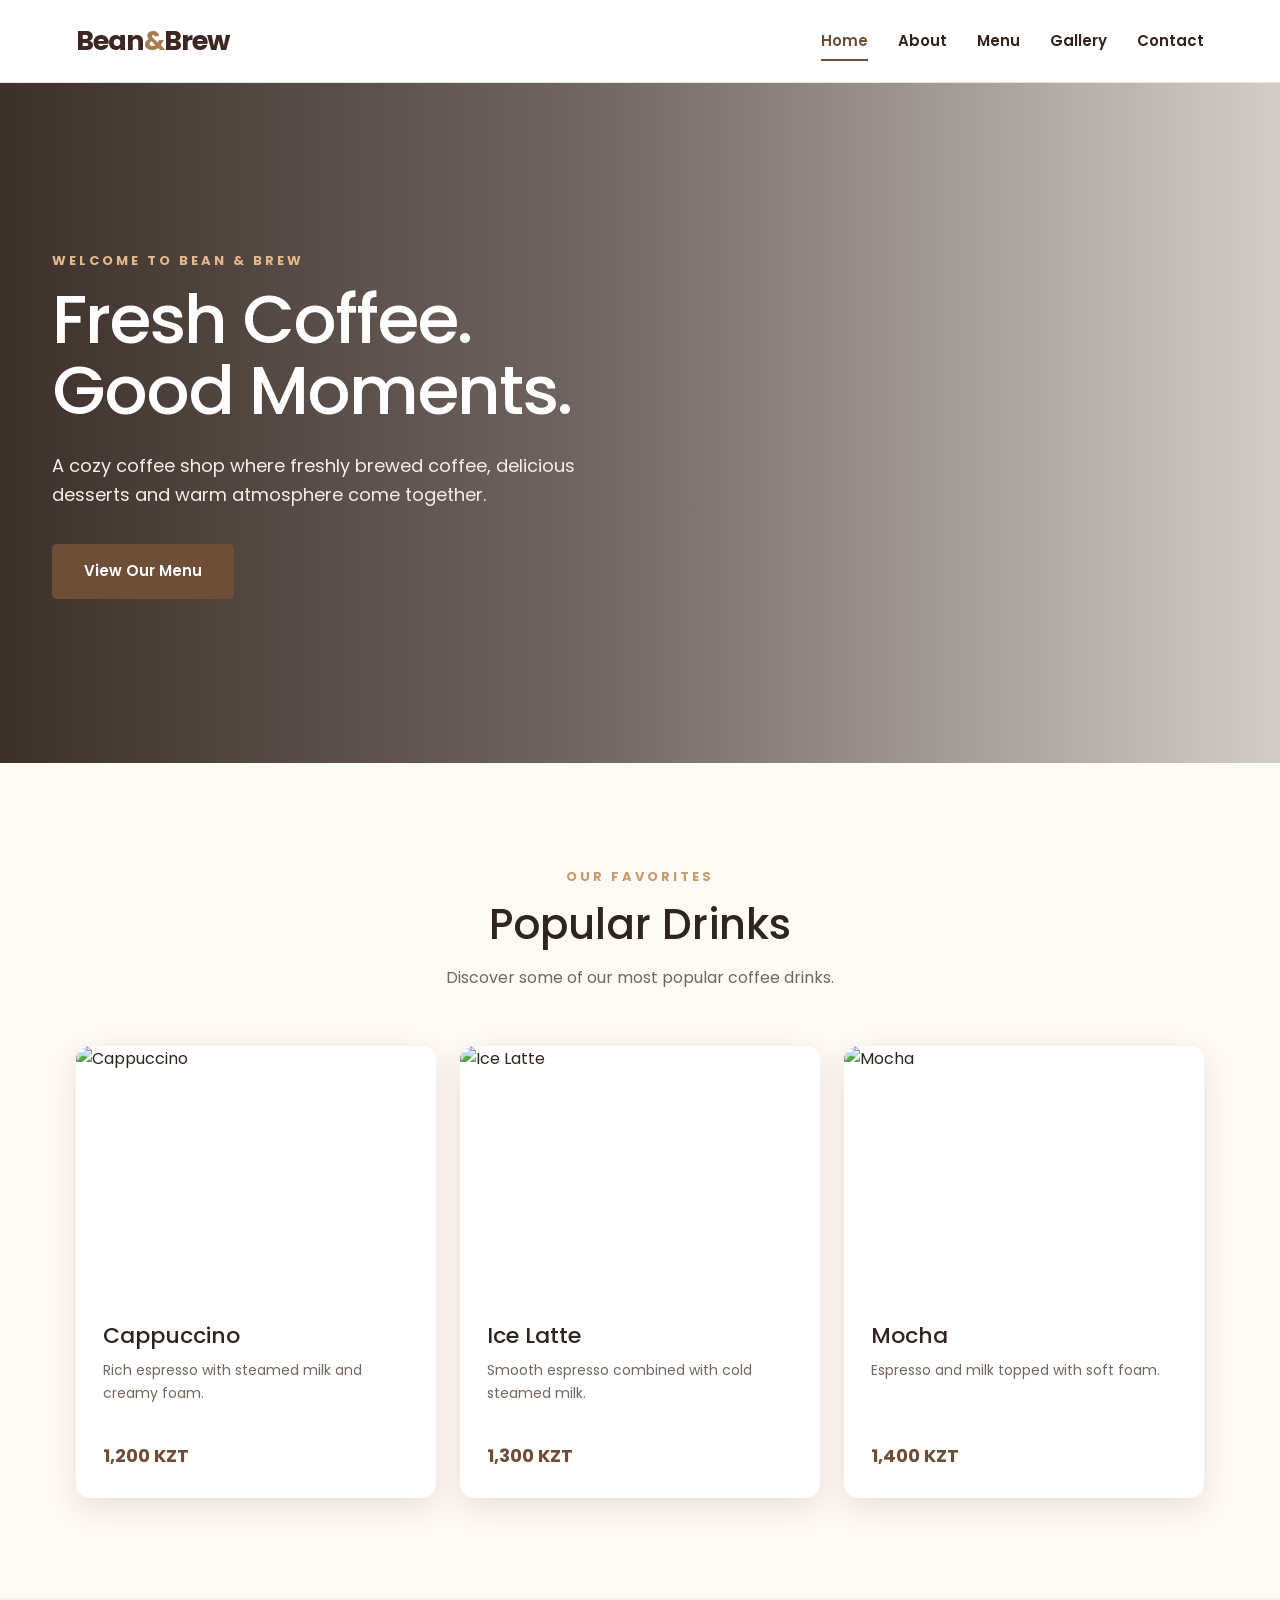
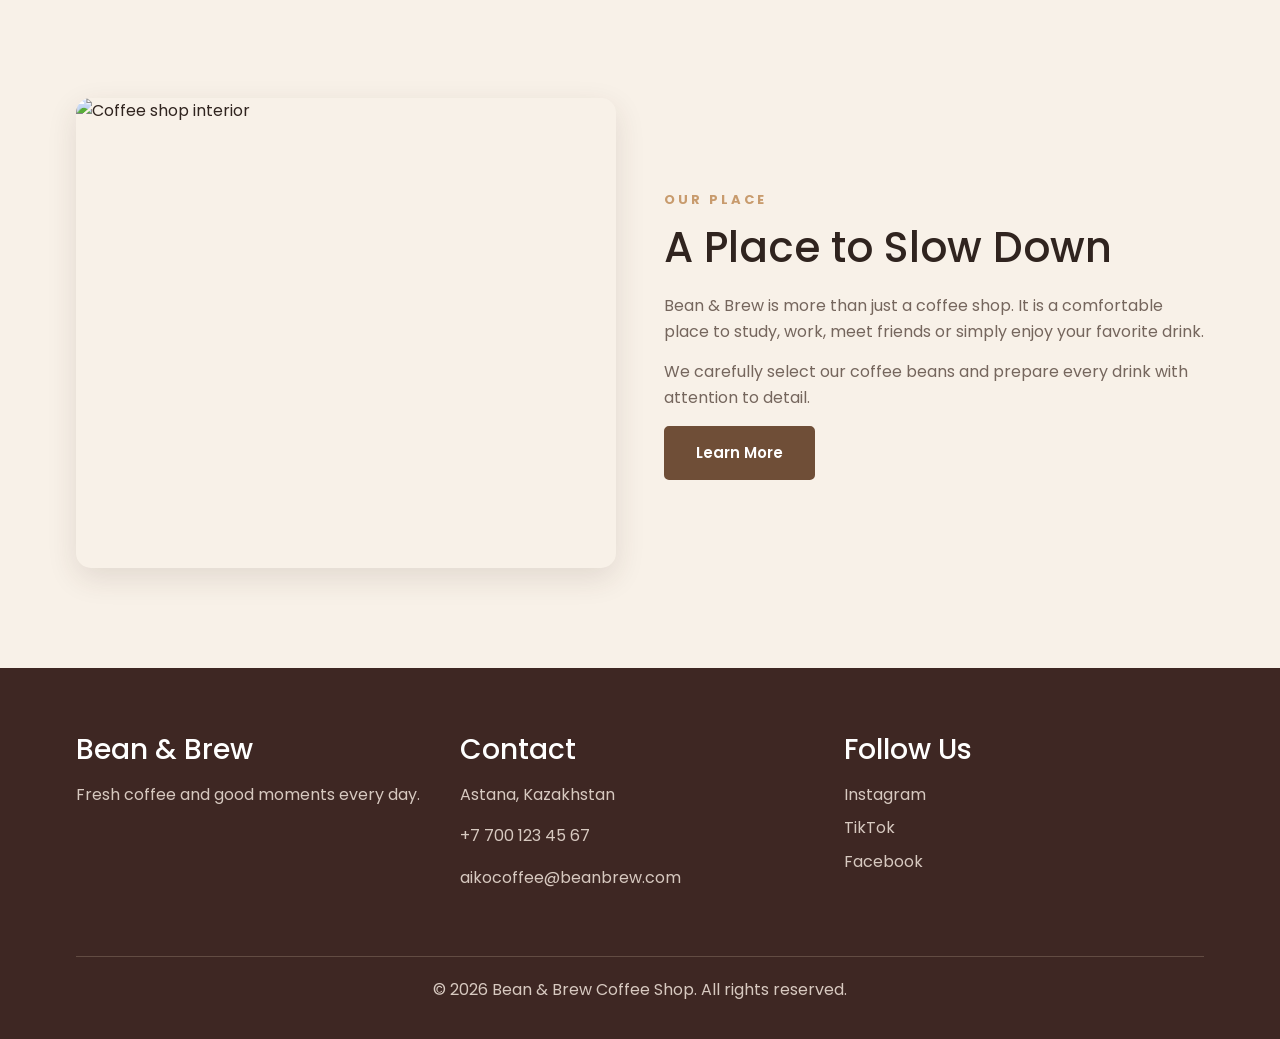
==== index.html @ 510b360f "Add files via upload" ====
<!DOCTYPE html>
<html lang="en">
<head>
    <meta charset="UTF-8">
    <meta name="viewport" content="width=device-width, initial-scale=1.0">

    <title>Bean & Brew - Coffee Shop</title>

    <link rel="preconnect" href="https://fonts.googleapis.com">
    <link rel="preconnect" href="https://fonts.gstatic.com" crossorigin>
    <link href="https://fonts.googleapis.com/css2?family=Poppins:wght@400;500;600;700&display=swap" rel="stylesheet">

    <link href="https://cdn.jsdelivr.net/npm/bootstrap@5.3.3/dist/css/bootstrap.min.css" rel="stylesheet">

    <link rel="stylesheet" href="style.css">
</head>

<body>

<header class="site-header">
    <div class="container header-container">

        <a href="index.html" class="logo">
            Bean<span>&</span>Brew
        </a>

        <nav class="main-nav">
            <a href="index.html" class="active">Home</a>
            <a href="about.html">About</a>
            <a href="menu.html">Menu</a>
            <a href="gallery.html">Gallery</a>
            <a href="contact.html">Contact</a>
        </nav>

    </div>
</header>


<main>

    <section class="hero-section">
        <div class="container hero-content">

            <div class="hero-text">
                <span class="small-title">WELCOME TO BEAN & BREW</span>

                <h1>Fresh Coffee.<br>Good Moments.</h1>

                <p>
                    A cozy coffee shop where freshly brewed coffee,
                    delicious desserts and warm atmosphere come together.
                </p>

                <a href="menu.html" class="btn coffee-btn">
                    View Our Menu
                </a>
            </div>

        </div>
    </section>


    <section class="section">
        <div class="container">

            <div class="section-heading text-center">
                <span class="small-title">OUR FAVORITES</span>
                <h2>Popular Drinks</h2>
                <p>
                    Discover some of our most popular coffee drinks.
                </p>
            </div>

            <div class="row g-4">

                <div class="col-12 col-md-6 col-lg-4">
                    <div class="coffee-card">
                        <img
                            src="images/cappuccino.jpg"
                            alt="Cappuccino"
                            loading="lazy"
                        >

                        <div class="card-content">
                            <h3>Cappuccino</h3>

                            <p>
                                Rich espresso with steamed milk
                                and creamy foam.
                            </p>

                            <span class="price">1,200 KZT</span>
                        </div>
                    </div>
                </div>


                <div class="col-12 col-md-6 col-lg-4">
                    <div class="coffee-card">
                        <img
                            src="images/ice-latte.jpg"
                            alt="Ice Latte"
                            loading="lazy"
                        >

                        <div class="card-content">
                            <h3>Ice Latte</h3>

                            <p>
                                Smooth espresso combined with
                                cold steamed milk.
                            </p>

                            <span class="price">1,300 KZT</span>
                        </div>
                    </div>
                </div>


                <div class="col-12 col-md-6 col-lg-4">
                    <div class="coffee-card">
                        <img
                            src="images/mocha.jpg"
                            alt="Mocha"
                            loading="lazy"
                        >

                        <div class="card-content">
                            <h3>Mocha</h3>

                            <p>
                                Espresso and milk
                                topped with soft foam.
                            </p>

                            <span class="price">1,400 KZT</span>
                        </div>
                    </div>
                </div>

            </div>

        </div>
    </section>


    <section class="welcome-section">
        <div class="container">

            <div class="row align-items-center g-5">

                <div class="col-12 col-md-6">
                    <img
                        src="images/interior.jpg"
                        alt="Coffee shop interior"
                        class="large-image"
                        loading="lazy"
                    >
                </div>

                <div class="col-12 col-md-6">

                    <span class="small-title">OUR PLACE</span>

                    <h2>A Place to Slow Down</h2>

                    <p>
                        Bean & Brew is more than just a coffee shop.
                        It is a comfortable place to study, work,
                        meet friends or simply enjoy your favorite drink.
                    </p>

                    <p>
                        We carefully select our coffee beans and
                        prepare every drink with attention to detail.
                    </p>

                    <a href="about.html" class="btn coffee-btn">
                        Learn More
                    </a>

                </div>

            </div>

        </div>
    </section>

</main>


<footer class="site-footer">
    <div class="container">

        <div class="row g-4">

            <div class="col-12 col-md-4">
                <h3>Bean & Brew</h3>
                <p>
                    Fresh coffee and good moments every day.
                </p>
            </div>

            <div class="col-12 col-md-4">
                <h3>Contact</h3>
                <p>Astana, Kazakhstan</p>
                <p>+7 700 123 45 67</p>
                <p>aikocoffee@beanbrew.com</p>
            </div>

            <div class="col-12 col-md-4">
                <h3>Follow Us</h3>
                <div class="social-links">
                    <a href="#">Instagram</a>
                    <a href="#">TikTok</a>
                    <a href="#">Facebook</a>
                </div>
            </div>

        </div>

        <div class="footer-bottom">
            <p>&copy; 2026 Bean & Brew Coffee Shop. All rights reserved.</p>
        </div>

    </div>
</footer>

</body>
</html>
---- style.css ----
:root {
    --coffee: #6f4e37;
    --coffee-dark: #3e2723;
    --coffee-light: #a67c52;
    --cream: #f8f1e8;
    --cream-dark: #eadccf;
    --white: #ffffff;
    --text: #30241f;
    --text-light: #75665d;
    --gold: #c89b6d;

    --shadow: 0 10px 30px rgba(62, 39, 35, 0.12);
    --shadow-hover: 0 18px 40px rgba(62, 39, 35, 0.20);
}

* {
    margin: 0;
    padding: 0;
    box-sizing: border-box;
}

html {
    scroll-behavior: smooth;
}

body {
    font-family: "Poppins", Arial, sans-serif;
    background-color: #fffaf5;
    color: var(--text);
    line-height: 1.6;
}

img {
    max-width: 100%;
    display: block;
}

a {
    text-decoration: none;
    color: inherit;
}

button,
input,
textarea {
    font-family: inherit;
}

.container {
    width: 90%;
    max-width: 1200px;
    margin: 0 auto;
}

.site-header {
    position: sticky;
    top: 0;
    z-index: 1000;

    background: rgba(255, 255, 255, 0.96);
    backdrop-filter: blur(10px);

    border-bottom: 1px solid #eee1d5;
}

.header-container {
    min-height: 82px;

    display: flex;
    justify-content: space-between;
    align-items: center;
}

.logo {
    font-size: 27px;
    font-weight: 700;
    color: var(--coffee-dark);
    letter-spacing: -1px;
}

.logo span {
    color: var(--coffee-light);
}

.main-nav {
    display: flex;
    align-items: center;
    gap: 30px;
}

.main-nav a {
    position: relative;

    color: var(--text);
    font-size: 15px;
    font-weight: 600;

    transition: 0.3s;
}

.main-nav a:hover {
    color: var(--coffee);
}

.main-nav a::after {
    content: "";

    position: absolute;
    left: 0;
    bottom: -8px;

    width: 0;
    height: 2px;

    background-color: var(--coffee);

    transition: 0.3s;
}

.main-nav a:hover::after,
.main-nav a.active::after {
    width: 100%;
}

.main-nav a.active {
    color: var(--coffee);
}

.hero-section {
    min-height: 680px;

    display: flex;
    align-items: center;

    position: relative;

    background:
        linear-gradient(
            90deg,
            rgba(34, 20, 15, 0.88) 0%,
            rgba(34, 20, 15, 0.65) 45%,
            rgba(34, 20, 15, 0.20) 100%
        ),
        url("https://images.unsplash.com/photo-1495474472287-4d71bcdd2085?auto=format&fit=crop&w=1800&q=85")
        center / cover no-repeat;
}

.hero-content {
    width: 100%;
}

.hero-text {
    max-width: 650px;
    color: white;
}

.small-title {
    display: inline-block;

    color: var(--gold);
    font-size: 13px;
    font-weight: 700;
    letter-spacing: 3px;

    margin-bottom: 12px;
}

.hero-text .small-title {
    color: #e4b98c;
}

.hero-text h1 {
    color: white;

    font-size: 68px;
    line-height: 1.05;

    margin-bottom: 25px;

    letter-spacing: -2px;
}

.hero-text p {
    max-width: 570px;

    color: #f5eee9;
    font-size: 18px;

    margin-bottom: 35px;
}

.coffee-btn {
    display: inline-block;

    padding: 14px 30px;

    background-color: var(--coffee);
    color: white;

    border: 2px solid var(--coffee);
    border-radius: 5px;

    font-size: 15px;
    font-weight: 600;

    transition: 0.3s;
}

.coffee-btn:hover {
    background-color: var(--coffee-light);
    border-color: var(--coffee-light);
    color: white;

    transform: translateY(-3px);

    box-shadow: 0 8px 20px rgba(111, 78, 55, 0.3);
}

.section {
    padding: 100px 0;
}

.section-heading {
    max-width: 650px;
    margin: 0 auto 55px;

    text-align: center;
}

.section-heading h2 {
    font-size: 42px;
    margin-bottom: 15px;
}

.section-heading p {
    color: var(--text-light);
}

.coffee-card {
    height: 100%;

    overflow: hidden;

    background-color: white;

    border-radius: 14px;

    box-shadow: var(--shadow);

    transition: 0.35s;
}

.coffee-card:hover {
    transform: translateY(-10px);
    box-shadow: var(--shadow-hover);
}

.coffee-card img {
    width: 100%;
    height: 250px;

    object-fit: cover;

    transition: 0.5s;
}

.coffee-card:hover img {
    transform: scale(1.05);
}

.card-content {
    padding: 27px;
}

.card-content h3 {
    font-size: 22px;
    margin-bottom: 10px;
}

.card-content p {
    min-height: 55px;

    color: var(--text-light);

    font-size: 14px;
}

.price {
    display: inline-block;

    margin-top: 12px;

    color: var(--coffee);

    font-size: 18px;
    font-weight: 700;
}

.welcome-section {
    padding: 100px 0;

    background-color: var(--cream);
}

.large-image {
    width: 100%;
    height: 470px;

    object-fit: cover;

    border-radius: 15px;

    box-shadow: var(--shadow);
}

.welcome-section h2 {
    font-size: 42px;
    margin-bottom: 20px;
}

.welcome-section p {
    color: var(--text-light);

    margin-bottom: 15px;
}

.page-banner {
    position: relative;

    padding: 100px 20px;

    text-align: center;

    background:
        linear-gradient(
            rgba(62, 39, 35, 0.86),
            rgba(62, 39, 35, 0.86)
        ),
        url("https://images.unsplash.com/photo-1445116572660-236099ec97a0?auto=format&fit=crop&w=1800&q=85")
        center / cover no-repeat;
}

.page-banner h1 {
    color: white;

    font-size: 52px;

    margin-bottom: 15px;
}

.page-banner p {
    color: #eee1d5;
}

.page-banner .small-title {
    color: #d8ad83;
}

.features-section {
    padding: 100px 0;

    background-color: var(--cream);
}

.feature-box {
    height: 100%;

    padding: 40px;

    background-color: white;

    border-radius: 14px;

    box-shadow: var(--shadow);

    transition: 0.3s;
}

.feature-box:hover {
    transform: translateY(-8px);
    box-shadow: var(--shadow-hover);
}

.feature-number {
    margin-bottom: 20px;

    color: var(--gold);

    font-size: 18px;
    font-weight: 700;
}

.feature-box h3 {
    margin-bottom: 12px;
}

.feature-box p {
    color: var(--text-light);
}

.team-card {
    overflow: hidden;

    background-color: white;

    border-radius: 14px;

    box-shadow: var(--shadow);

    text-align: center;

    transition: 0.3s;
}

.team-card:hover {
    transform: translateY(-8px);
}

.team-card img {
    width: 100%;
    height: 400px;

    object-fit: cover;
}

.team-card h3 {
    margin-top: 22px;
    margin-bottom: 5px;
}

.team-card p {
    padding-bottom: 22px;

    color: var(--coffee-light);
}

.table-responsive {
    overflow-x: auto;
}

.coffee-table {
    width: 100%;

    border-collapse: collapse;

    background-color: white;

    border-radius: 14px;

    overflow: hidden;

    box-shadow: var(--shadow);
}

.coffee-table th {
    padding: 20px;

    background-color: var(--coffee-dark);

    color: white;

    text-align: left;
}

.coffee-table td {
    padding: 19px 20px;

    border-bottom: 1px solid #eee1d5;

    color: var(--text-light);
}

.coffee-table td:first-child {
    color: var(--text);
    font-weight: 600;
}

.coffee-table tbody tr:nth-child(even) {
    background-color: #fcf7f2;
}

.coffee-table tbody tr {
    transition: 0.2s;
}

.coffee-table tbody tr:hover {
    background-color: #f1e3d5;
}

.menu-cards-section {
    padding: 100px 0;

    background-color: var(--cream);
}

.gallery-grid {
    display: grid;

    grid-template-columns: repeat(3, 1fr);

    grid-auto-rows: 300px;

    gap: 20px;
}

.gallery-item {
    position: relative;

    overflow: hidden;

    border-radius: 14px;

    box-shadow: var(--shadow);
}

.gallery-item img {
    width: 100%;
    height: 100%;

    object-fit: cover;

    transition: 0.5s;
}

.gallery-item:hover img {
    transform: scale(1.1);
}

.gallery-caption {
    position: absolute;

    left: 0;
    right: 0;
    bottom: 0;

    padding: 30px 20px 20px;

    color: white;

    background: linear-gradient(
        transparent,
        rgba(0, 0, 0, 0.8)
    );

    transform: translateY(100%);

    transition: 0.35s;
}

.gallery-item:hover .gallery-caption {
    transform: translateY(0);
}

.gallery-caption span {
    font-weight: 600;
}

.contact-info {
    height: 100%;

    padding: 40px;

    background-color: var(--cream);

    border-radius: 14px;
}

.contact-info h2 {
    font-size: 36px;

    margin-bottom: 15px;
}

.contact-info > p {
    color: var(--text-light);
}

.contact-item {
    display: flex;
    flex-direction: column;

    margin-top: 28px;
}

.contact-item strong {
    color: var(--coffee);

    margin-bottom: 3px;
}

.contact-item span {
    color: var(--text-light);
}


.contact-form {
    padding: 40px;

    background-color: white;

    border-radius: 14px;

    box-shadow: var(--shadow);
}

.contact-form label {
    display: block;

    margin-bottom: 8px;

    font-weight: 600;
}

.contact-form input,
.contact-form textarea {
    width: 100%;

    padding: 13px 15px;

    border: 1px solid #dfd1c5;

    border-radius: 6px;

    background-color: #fffdfb;

    outline: none;

    transition: 0.3s;
}


/* focus requirement */

.contact-form input:focus,
.contact-form textarea:focus {
    border-color: var(--coffee-light);

    box-shadow:
        0 0 0 4px rgba(166, 124, 82, 0.15);
}

.site-footer {
    padding: 65px 0 20px;

    background-color: var(--coffee-dark);

    color: white;
}

.site-footer h3 {
    color: white;

    margin-bottom: 15px;
}

.site-footer p {
    color: #d7c9c0;
}

.social-links {
    display: flex;
    flex-direction: column;

    gap: 8px;
}

.social-links a {
    color: #d7c9c0;

    transition: 0.3s;
}

.social-links a:hover {
    color: #e4b98c;
}

.footer-bottom {
    margin-top: 50px;
    padding-top: 20px;

    border-top: 1px solid #624c43;

    text-align: center;
}

@media (max-width: 992px) {

    .hero-text h1 {
        font-size: 55px;
    }

    .gallery-grid {
        grid-template-columns: repeat(2, 1fr);
    }

    .main-nav {
        gap: 18px;
    }

}

@media (max-width: 768px) {

    .header-container {
        min-height: auto;

        padding-top: 18px;
        padding-bottom: 18px;

        flex-direction: column;

        gap: 15px;
    }

    .main-nav {
        width: 100%;

        justify-content: center;

        flex-wrap: wrap;

        gap: 12px 18px;
    }

    .hero-section {
        min-height: 570px;

        text-align: center;

        background-position: center;
    }

    .hero-text {
        margin: 0 auto;
    }

    .hero-text h1 {
        font-size: 42px;
        letter-spacing: -1px;
    }

    .hero-text p {
        font-size: 15px;
    }

    .section {
        padding: 70px 0;
    }

    .welcome-section {
        padding: 70px 0;
    }

    .features-section {
        padding: 70px 0;
    }

    .menu-cards-section {
        padding: 70px 0;
    }

    .section-heading h2 {
        font-size: 34px;
    }

    .welcome-section h2 {
        font-size: 34px;
    }

    .large-image {
        height: 330px;
    }

    .page-banner {
        padding: 75px 20px;
    }

    .page-banner h1 {
        font-size: 38px;
    }

    .gallery-grid {
        grid-template-columns: 1fr;

        grid-auto-rows: 280px;
    }

    .gallery-caption {
        transform: translateY(0);
    }

    .coffee-table th,
    .coffee-table td {
        padding: 13px;

        font-size: 13px;
    }

    .contact-info,
    .contact-form {
        padding: 28px;
    }

}
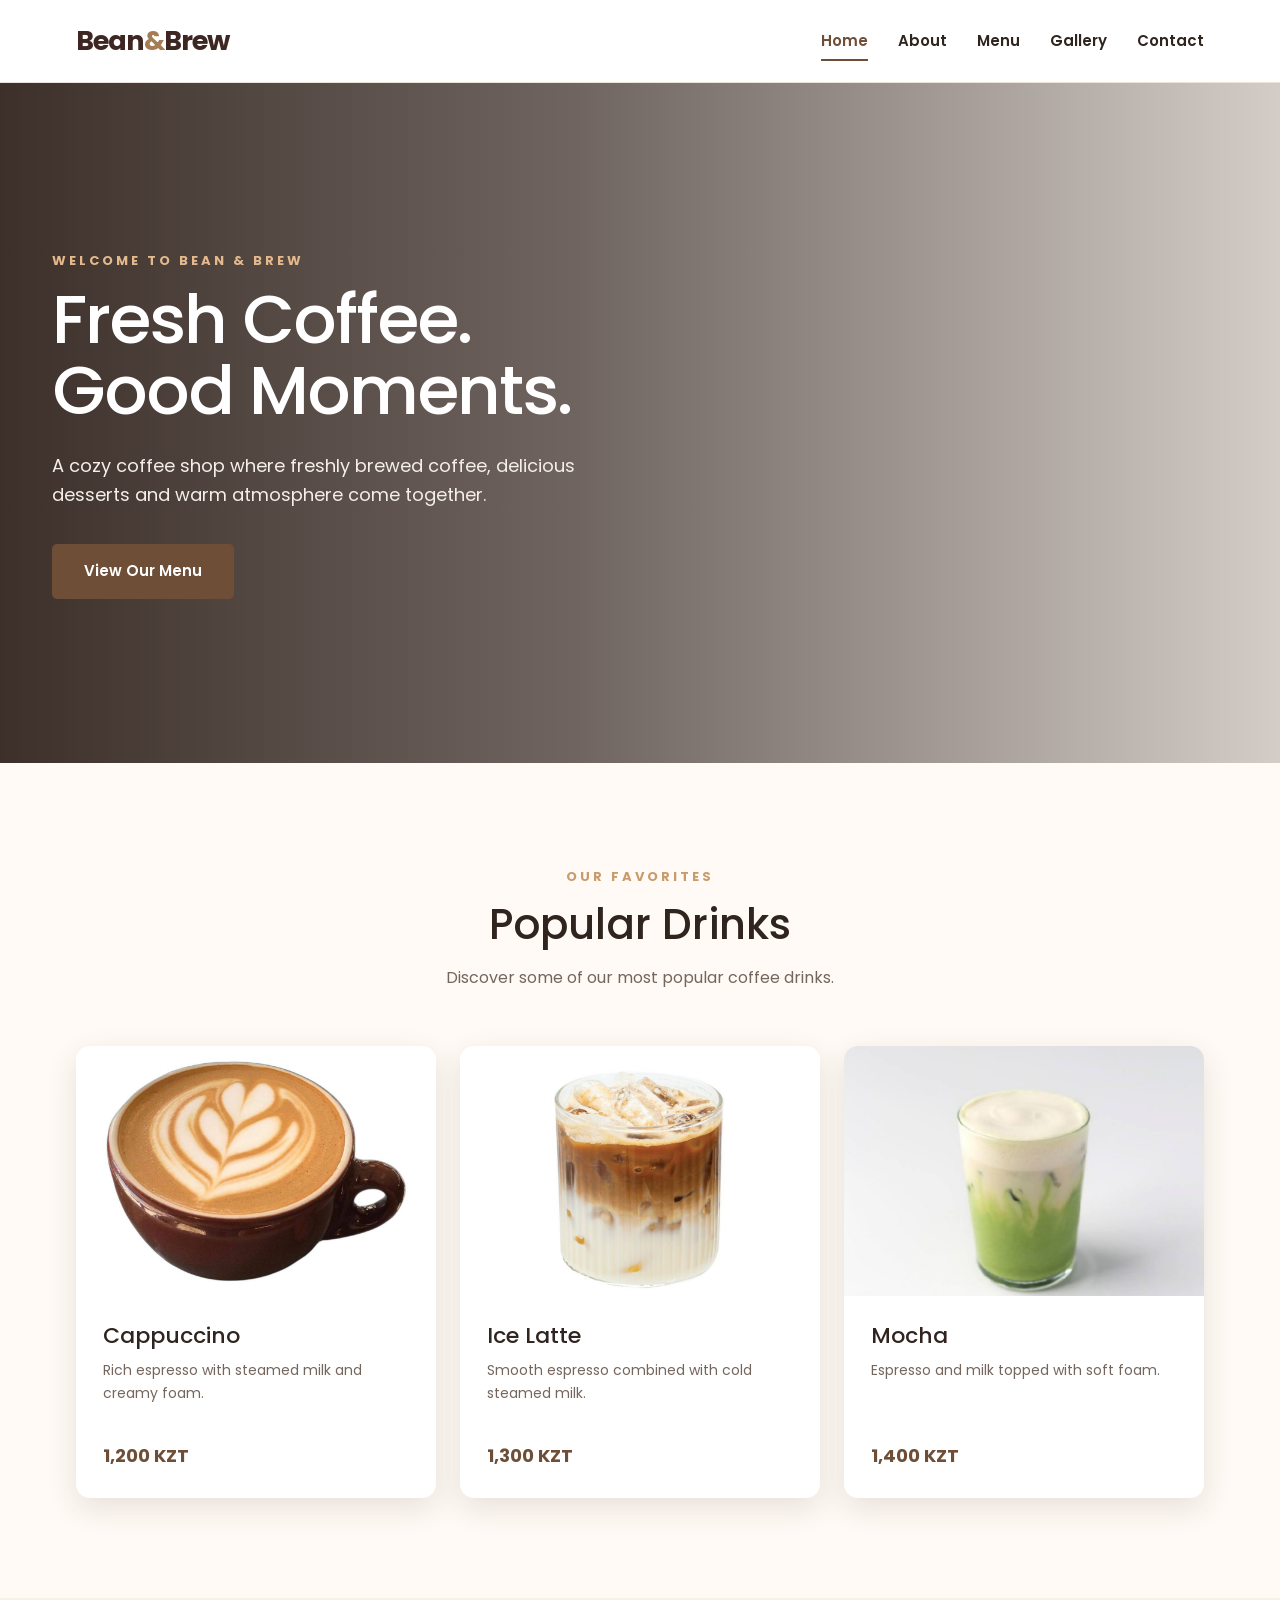
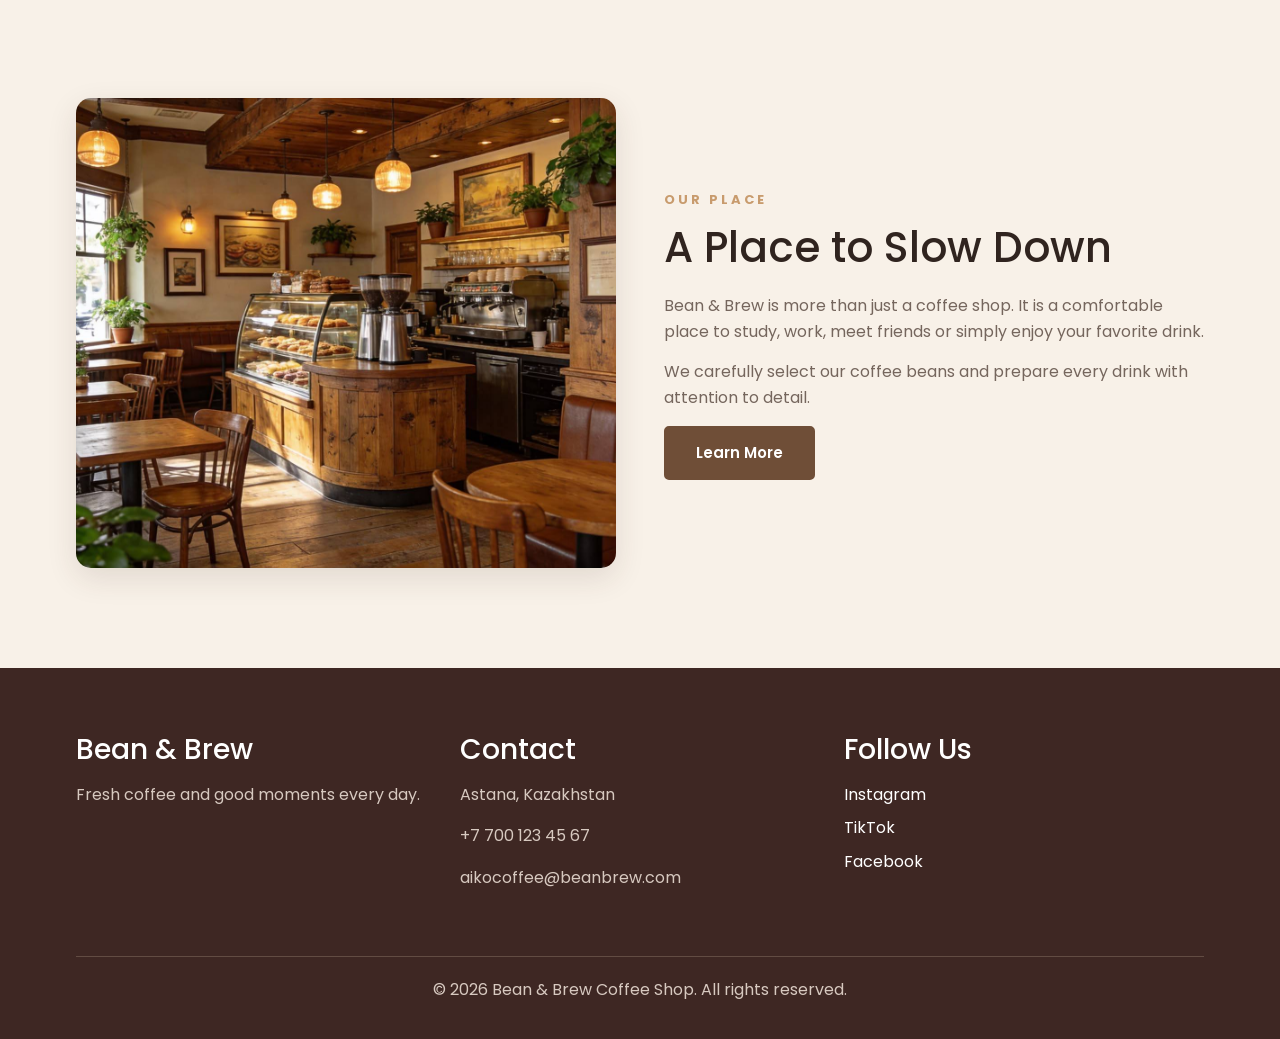
==== commit 17d2667f: "Add endterm features and update README" ====
--- a/index.html
+++ b/index.html
@@ -1,230 +1,230 @@
-<!DOCTYPE html>
-<html lang="en">
-<head>
-    <meta charset="UTF-8">
-    <meta name="viewport" content="width=device-width, initial-scale=1.0">
-
-    <title>Bean & Brew - Coffee Shop</title>
-
-    <link rel="preconnect" href="https://fonts.googleapis.com">
-    <link rel="preconnect" href="https://fonts.gstatic.com" crossorigin>
-    <link href="https://fonts.googleapis.com/css2?family=Poppins:wght@400;500;600;700&display=swap" rel="stylesheet">
-
-    <link href="https://cdn.jsdelivr.net/npm/bootstrap@5.3.3/dist/css/bootstrap.min.css" rel="stylesheet">
-
-    <link rel="stylesheet" href="style.css">
-</head>
-
-<body>
-
-<header class="site-header">
-    <div class="container header-container">
-
-        <a href="index.html" class="logo">
-            Bean<span>&</span>Brew
-        </a>
-
-        <nav class="main-nav">
-            <a href="index.html" class="active">Home</a>
-            <a href="about.html">About</a>
-            <a href="menu.html">Menu</a>
-            <a href="gallery.html">Gallery</a>
-            <a href="contact.html">Contact</a>
-        </nav>
-
-    </div>
-</header>
-
-
-<main>
-
-    <section class="hero-section">
-        <div class="container hero-content">
-
-            <div class="hero-text">
-                <span class="small-title">WELCOME TO BEAN & BREW</span>
-
-                <h1>Fresh Coffee.<br>Good Moments.</h1>
-
-                <p>
-                    A cozy coffee shop where freshly brewed coffee,
-                    delicious desserts and warm atmosphere come together.
-                </p>
-
-                <a href="menu.html" class="btn coffee-btn">
-                    View Our Menu
-                </a>
-            </div>
-
-        </div>
-    </section>
-
-
-    <section class="section">
-        <div class="container">
-
-            <div class="section-heading text-center">
-                <span class="small-title">OUR FAVORITES</span>
-                <h2>Popular Drinks</h2>
-                <p>
-                    Discover some of our most popular coffee drinks.
-                </p>
-            </div>
-
-            <div class="row g-4">
-
-                <div class="col-12 col-md-6 col-lg-4">
-                    <div class="coffee-card">
-                        <img
-                            src="images/cappuccino.jpg"
-                            alt="Cappuccino"
-                            loading="lazy"
-                        >
-
-                        <div class="card-content">
-                            <h3>Cappuccino</h3>
-
-                            <p>
-                                Rich espresso with steamed milk
-                                and creamy foam.
-                            </p>
-
-                            <span class="price">1,200 KZT</span>
-                        </div>
-                    </div>
-                </div>
-
-
-                <div class="col-12 col-md-6 col-lg-4">
-                    <div class="coffee-card">
-                        <img
-                            src="images/ice-latte.jpg"
-                            alt="Ice Latte"
-                            loading="lazy"
-                        >
-
-                        <div class="card-content">
-                            <h3>Ice Latte</h3>
-
-                            <p>
-                                Smooth espresso combined with
-                                cold steamed milk.
-                            </p>
-
-                            <span class="price">1,300 KZT</span>
-                        </div>
-                    </div>
-                </div>
-
-
-                <div class="col-12 col-md-6 col-lg-4">
-                    <div class="coffee-card">
-                        <img
-                            src="images/mocha.jpg"
-                            alt="Mocha"
-                            loading="lazy"
-                        >
-
-                        <div class="card-content">
-                            <h3>Mocha</h3>
-
-                            <p>
-                                Espresso and milk
-                                topped with soft foam.
-                            </p>
-
-                            <span class="price">1,400 KZT</span>
-                        </div>
-                    </div>
-                </div>
-
-            </div>
-
-        </div>
-    </section>
-
-
-    <section class="welcome-section">
-        <div class="container">
-
-            <div class="row align-items-center g-5">
-
-                <div class="col-12 col-md-6">
-                    <img
-                        src="images/interior.jpg"
-                        alt="Coffee shop interior"
-                        class="large-image"
-                        loading="lazy"
-                    >
-                </div>
-
-                <div class="col-12 col-md-6">
-
-                    <span class="small-title">OUR PLACE</span>
-
-                    <h2>A Place to Slow Down</h2>
-
-                    <p>
-                        Bean & Brew is more than just a coffee shop.
-                        It is a comfortable place to study, work,
-                        meet friends or simply enjoy your favorite drink.
-                    </p>
-
-                    <p>
-                        We carefully select our coffee beans and
-                        prepare every drink with attention to detail.
-                    </p>
-
-                    <a href="about.html" class="btn coffee-btn">
-                        Learn More
-                    </a>
-
-                </div>
-
-            </div>
-
-        </div>
-    </section>
-
-</main>
-
-
-<footer class="site-footer">
-    <div class="container">
-
-        <div class="row g-4">
-
-            <div class="col-12 col-md-4">
-                <h3>Bean & Brew</h3>
-                <p>
-                    Fresh coffee and good moments every day.
-                </p>
-            </div>
-
-            <div class="col-12 col-md-4">
-                <h3>Contact</h3>
-                <p>Astana, Kazakhstan</p>
-                <p>+7 700 123 45 67</p>
-                <p>aikocoffee@beanbrew.com</p>
-            </div>
-
-            <div class="col-12 col-md-4">
-                <h3>Follow Us</h3>
-                <div class="social-links">
-                    <a href="#">Instagram</a>
-                    <a href="#">TikTok</a>
-                    <a href="#">Facebook</a>
-                </div>
-            </div>
-
-        </div>
-
-        <div class="footer-bottom">
-            <p>&copy; 2026 Bean & Brew Coffee Shop. All rights reserved.</p>
-        </div>
-
-    </div>
-</footer>
-
-</body>
+<!DOCTYPE html>
+<html lang="en">
+<head>
+    <meta charset="UTF-8">
+    <meta name="viewport" content="width=device-width, initial-scale=1.0">
+
+    <title>Bean & Brew - Coffee Shop</title>
+
+    <link rel="preconnect" href="https://fonts.googleapis.com">
+    <link rel="preconnect" href="https://fonts.gstatic.com" crossorigin>
+    <link href="https://fonts.googleapis.com/css2?family=Poppins:wght@400;500;600;700&display=swap" rel="stylesheet">
+
+    <link href="vendor/bootstrap.min.css" rel="stylesheet">
+
+    <link rel="stylesheet" href="style.css">
+</head>
+
+<body>
+
+<header class="site-header">
+    <div class="container header-container">
+
+        <a href="index.html" class="logo">
+            Bean<span>&</span>Brew
+        </a>
+
+        <nav class="main-nav">
+            <a href="index.html" class="active">Home</a>
+            <a href="about.html">About</a>
+            <a href="menu.html">Menu</a>
+            <a href="gallery.html">Gallery</a>
+            <a href="contact.html">Contact</a>
+        </nav>
+
+    </div>
+</header>
+
+
+<main>
+
+    <section class="hero-section">
+        <div class="container hero-content">
+
+            <div class="hero-text">
+                <span class="small-title">WELCOME TO BEAN & BREW</span>
+
+                <h1>Fresh Coffee.<br>Good Moments.</h1>
+
+                <p>
+                    A cozy coffee shop where freshly brewed coffee,
+                    delicious desserts and warm atmosphere come together.
+                </p>
+
+                <a href="menu.html" class="btn coffee-btn">
+                    View Our Menu
+                </a>
+            </div>
+
+        </div>
+    </section>
+
+
+    <section class="section">
+        <div class="container">
+
+            <div class="section-heading text-center">
+                <span class="small-title">OUR FAVORITES</span>
+                <h2>Popular Drinks</h2>
+                <p>
+                    Discover some of our most popular coffee drinks.
+                </p>
+            </div>
+
+            <div class="row g-4">
+
+                <div class="col-12 col-md-6 col-lg-4">
+                    <div class="coffee-card">
+                        <img
+                            src="images/cappuccino.jpg"
+                            alt="Cappuccino"
+                            loading="lazy"
+                        >
+
+                        <div class="card-content">
+                            <h3>Cappuccino</h3>
+
+                            <p>
+                                Rich espresso with steamed milk
+                                and creamy foam.
+                            </p>
+
+                            <span class="price">1,200 KZT</span>
+                        </div>
+                    </div>
+                </div>
+
+
+                <div class="col-12 col-md-6 col-lg-4">
+                    <div class="coffee-card">
+                        <img
+                            src="images/ice-latte.jpg"
+                            alt="Ice Latte"
+                            loading="lazy"
+                        >
+
+                        <div class="card-content">
+                            <h3>Ice Latte</h3>
+
+                            <p>
+                                Smooth espresso combined with
+                                cold steamed milk.
+                            </p>
+
+                            <span class="price">1,300 KZT</span>
+                        </div>
+                    </div>
+                </div>
+
+
+                <div class="col-12 col-md-6 col-lg-4">
+                    <div class="coffee-card">
+                        <img
+                            src="images/mocha.jpg"
+                            alt="Mocha"
+                            loading="lazy"
+                        >
+
+                        <div class="card-content">
+                            <h3>Mocha</h3>
+
+                            <p>
+                                Espresso and milk
+                                topped with soft foam.
+                            </p>
+
+                            <span class="price">1,400 KZT</span>
+                        </div>
+                    </div>
+                </div>
+
+            </div>
+
+        </div>
+    </section>
+
+
+    <section class="welcome-section">
+        <div class="container">
+
+            <div class="row align-items-center g-5">
+
+                <div class="col-12 col-md-6">
+                    <img
+                        src="images/interior.jpg"
+                        alt="Coffee shop interior"
+                        class="large-image"
+                        loading="lazy"
+                    >
+                </div>
+
+                <div class="col-12 col-md-6">
+
+                    <span class="small-title">OUR PLACE</span>
+
+                    <h2>A Place to Slow Down</h2>
+
+                    <p>
+                        Bean & Brew is more than just a coffee shop.
+                        It is a comfortable place to study, work,
+                        meet friends or simply enjoy your favorite drink.
+                    </p>
+
+                    <p>
+                        We carefully select our coffee beans and
+                        prepare every drink with attention to detail.
+                    </p>
+
+                    <a href="about.html" class="btn coffee-btn">
+                        Learn More
+                    </a>
+
+                </div>
+
+            </div>
+
+        </div>
+    </section>
+
+</main>
+
+
+<footer class="site-footer">
+    <div class="container">
+
+        <div class="row g-4">
+
+            <div class="col-12 col-md-4">
+                <h3>Bean & Brew</h3>
+                <p>
+                    Fresh coffee and good moments every day.
+                </p>
+            </div>
+
+            <div class="col-12 col-md-4">
+                <h3>Contact</h3>
+                <p>Astana, Kazakhstan</p>
+                <p>+7 700 123 45 67</p>
+                <p>aikocoffee@beanbrew.com</p>
+            </div>
+
+            <div class="col-12 col-md-4">
+                <h3>Follow Us</h3>
+                <div class="social-links">
+                    <span>Instagram</span>
+                    <span>TikTok</span>
+                    <span>Facebook</span>
+                </div>
+            </div>
+
+        </div>
+
+        <div class="footer-bottom">
+            <p>&copy; 2026 Bean & Brew Coffee Shop. All rights reserved.</p>
+        </div>
+
+    </div>
+</footer>
+
+</body>
 </html>
--- a/style.css
+++ b/style.css
@@ -1,804 +1,804 @@
-:root {
-    --coffee: #6f4e37;
-    --coffee-dark: #3e2723;
-    --coffee-light: #a67c52;
-    --cream: #f8f1e8;
-    --cream-dark: #eadccf;
-    --white: #ffffff;
-    --text: #30241f;
-    --text-light: #75665d;
-    --gold: #c89b6d;
-
-    --shadow: 0 10px 30px rgba(62, 39, 35, 0.12);
-    --shadow-hover: 0 18px 40px rgba(62, 39, 35, 0.20);
-}
-
-* {
-    margin: 0;
-    padding: 0;
-    box-sizing: border-box;
-}
-
-html {
-    scroll-behavior: smooth;
-}
-
-body {
-    font-family: "Poppins", Arial, sans-serif;
-    background-color: #fffaf5;
-    color: var(--text);
-    line-height: 1.6;
-}
-
-img {
-    max-width: 100%;
-    display: block;
-}
-
-a {
-    text-decoration: none;
-    color: inherit;
-}
-
-button,
-input,
-textarea {
-    font-family: inherit;
-}
-
-.container {
-    width: 90%;
-    max-width: 1200px;
-    margin: 0 auto;
-}
-
-.site-header {
-    position: sticky;
-    top: 0;
-    z-index: 1000;
-
-    background: rgba(255, 255, 255, 0.96);
-    backdrop-filter: blur(10px);
-
-    border-bottom: 1px solid #eee1d5;
-}
-
-.header-container {
-    min-height: 82px;
-
-    display: flex;
-    justify-content: space-between;
-    align-items: center;
-}
-
-.logo {
-    font-size: 27px;
-    font-weight: 700;
-    color: var(--coffee-dark);
-    letter-spacing: -1px;
-}
-
-.logo span {
-    color: var(--coffee-light);
-}
-
-.main-nav {
-    display: flex;
-    align-items: center;
-    gap: 30px;
-}
-
-.main-nav a {
-    position: relative;
-
-    color: var(--text);
-    font-size: 15px;
-    font-weight: 600;
-
-    transition: 0.3s;
-}
-
-.main-nav a:hover {
-    color: var(--coffee);
-}
-
-.main-nav a::after {
-    content: "";
-
-    position: absolute;
-    left: 0;
-    bottom: -8px;
-
-    width: 0;
-    height: 2px;
-
-    background-color: var(--coffee);
-
-    transition: 0.3s;
-}
-
-.main-nav a:hover::after,
-.main-nav a.active::after {
-    width: 100%;
-}
-
-.main-nav a.active {
-    color: var(--coffee);
-}
-
-.hero-section {
-    min-height: 680px;
-
-    display: flex;
-    align-items: center;
-
-    position: relative;
-
-    background:
-        linear-gradient(
-            90deg,
-            rgba(34, 20, 15, 0.88) 0%,
-            rgba(34, 20, 15, 0.65) 45%,
-            rgba(34, 20, 15, 0.20) 100%
-        ),
-        url("https://images.unsplash.com/photo-1495474472287-4d71bcdd2085?auto=format&fit=crop&w=1800&q=85")
-        center / cover no-repeat;
-}
-
-.hero-content {
-    width: 100%;
-}
-
-.hero-text {
-    max-width: 650px;
-    color: white;
-}
-
-.small-title {
-    display: inline-block;
-
-    color: var(--gold);
-    font-size: 13px;
-    font-weight: 700;
-    letter-spacing: 3px;
-
-    margin-bottom: 12px;
-}
-
-.hero-text .small-title {
-    color: #e4b98c;
-}
-
-.hero-text h1 {
-    color: white;
-
-    font-size: 68px;
-    line-height: 1.05;
-
-    margin-bottom: 25px;
-
-    letter-spacing: -2px;
-}
-
-.hero-text p {
-    max-width: 570px;
-
-    color: #f5eee9;
-    font-size: 18px;
-
-    margin-bottom: 35px;
-}
-
-.coffee-btn {
-    display: inline-block;
-
-    padding: 14px 30px;
-
-    background-color: var(--coffee);
-    color: white;
-
-    border: 2px solid var(--coffee);
-    border-radius: 5px;
-
-    font-size: 15px;
-    font-weight: 600;
-
-    transition: 0.3s;
-}
-
-.coffee-btn:hover {
-    background-color: var(--coffee-light);
-    border-color: var(--coffee-light);
-    color: white;
-
-    transform: translateY(-3px);
-
-    box-shadow: 0 8px 20px rgba(111, 78, 55, 0.3);
-}
-
-.section {
-    padding: 100px 0;
-}
-
-.section-heading {
-    max-width: 650px;
-    margin: 0 auto 55px;
-
-    text-align: center;
-}
-
-.section-heading h2 {
-    font-size: 42px;
-    margin-bottom: 15px;
-}
-
-.section-heading p {
-    color: var(--text-light);
-}
-
-.coffee-card {
-    height: 100%;
-
-    overflow: hidden;
-
-    background-color: white;
-
-    border-radius: 14px;
-
-    box-shadow: var(--shadow);
-
-    transition: 0.35s;
-}
-
-.coffee-card:hover {
-    transform: translateY(-10px);
-    box-shadow: var(--shadow-hover);
-}
-
-.coffee-card img {
-    width: 100%;
-    height: 250px;
-
-    object-fit: cover;
-
-    transition: 0.5s;
-}
-
-.coffee-card:hover img {
-    transform: scale(1.05);
-}
-
-.card-content {
-    padding: 27px;
-}
-
-.card-content h3 {
-    font-size: 22px;
-    margin-bottom: 10px;
-}
-
-.card-content p {
-    min-height: 55px;
-
-    color: var(--text-light);
-
-    font-size: 14px;
-}
-
-.price {
-    display: inline-block;
-
-    margin-top: 12px;
-
-    color: var(--coffee);
-
-    font-size: 18px;
-    font-weight: 700;
-}
-
-.welcome-section {
-    padding: 100px 0;
-
-    background-color: var(--cream);
-}
-
-.large-image {
-    width: 100%;
-    height: 470px;
-
-    object-fit: cover;
-
-    border-radius: 15px;
-
-    box-shadow: var(--shadow);
-}
-
-.welcome-section h2 {
-    font-size: 42px;
-    margin-bottom: 20px;
-}
-
-.welcome-section p {
-    color: var(--text-light);
-
-    margin-bottom: 15px;
-}
-
-.page-banner {
-    position: relative;
-
-    padding: 100px 20px;
-
-    text-align: center;
-
-    background:
-        linear-gradient(
-            rgba(62, 39, 35, 0.86),
-            rgba(62, 39, 35, 0.86)
-        ),
-        url("https://images.unsplash.com/photo-1445116572660-236099ec97a0?auto=format&fit=crop&w=1800&q=85")
-        center / cover no-repeat;
-}
-
-.page-banner h1 {
-    color: white;
-
-    font-size: 52px;
-
-    margin-bottom: 15px;
-}
-
-.page-banner p {
-    color: #eee1d5;
-}
-
-.page-banner .small-title {
-    color: #d8ad83;
-}
-
-.features-section {
-    padding: 100px 0;
-
-    background-color: var(--cream);
-}
-
-.feature-box {
-    height: 100%;
-
-    padding: 40px;
-
-    background-color: white;
-
-    border-radius: 14px;
-
-    box-shadow: var(--shadow);
-
-    transition: 0.3s;
-}
-
-.feature-box:hover {
-    transform: translateY(-8px);
-    box-shadow: var(--shadow-hover);
-}
-
-.feature-number {
-    margin-bottom: 20px;
-
-    color: var(--gold);
-
-    font-size: 18px;
-    font-weight: 700;
-}
-
-.feature-box h3 {
-    margin-bottom: 12px;
-}
-
-.feature-box p {
-    color: var(--text-light);
-}
-
-.team-card {
-    overflow: hidden;
-
-    background-color: white;
-
-    border-radius: 14px;
-
-    box-shadow: var(--shadow);
-
-    text-align: center;
-
-    transition: 0.3s;
-}
-
-.team-card:hover {
-    transform: translateY(-8px);
-}
-
-.team-card img {
-    width: 100%;
-    height: 400px;
-
-    object-fit: cover;
-}
-
-.team-card h3 {
-    margin-top: 22px;
-    margin-bottom: 5px;
-}
-
-.team-card p {
-    padding-bottom: 22px;
-
-    color: var(--coffee-light);
-}
-
-.table-responsive {
-    overflow-x: auto;
-}
-
-.coffee-table {
-    width: 100%;
-
-    border-collapse: collapse;
-
-    background-color: white;
-
-    border-radius: 14px;
-
-    overflow: hidden;
-
-    box-shadow: var(--shadow);
-}
-
-.coffee-table th {
-    padding: 20px;
-
-    background-color: var(--coffee-dark);
-
-    color: white;
-
-    text-align: left;
-}
-
-.coffee-table td {
-    padding: 19px 20px;
-
-    border-bottom: 1px solid #eee1d5;
-
-    color: var(--text-light);
-}
-
-.coffee-table td:first-child {
-    color: var(--text);
-    font-weight: 600;
-}
-
-.coffee-table tbody tr:nth-child(even) {
-    background-color: #fcf7f2;
-}
-
-.coffee-table tbody tr {
-    transition: 0.2s;
-}
-
-.coffee-table tbody tr:hover {
-    background-color: #f1e3d5;
-}
-
-.menu-cards-section {
-    padding: 100px 0;
-
-    background-color: var(--cream);
-}
-
-.gallery-grid {
-    display: grid;
-
-    grid-template-columns: repeat(3, 1fr);
-
-    grid-auto-rows: 300px;
-
-    gap: 20px;
-}
-
-.gallery-item {
-    position: relative;
-
-    overflow: hidden;
-
-    border-radius: 14px;
-
-    box-shadow: var(--shadow);
-}
-
-.gallery-item img {
-    width: 100%;
-    height: 100%;
-
-    object-fit: cover;
-
-    transition: 0.5s;
-}
-
-.gallery-item:hover img {
-    transform: scale(1.1);
-}
-
-.gallery-caption {
-    position: absolute;
-
-    left: 0;
-    right: 0;
-    bottom: 0;
-
-    padding: 30px 20px 20px;
-
-    color: white;
-
-    background: linear-gradient(
-        transparent,
-        rgba(0, 0, 0, 0.8)
-    );
-
-    transform: translateY(100%);
-
-    transition: 0.35s;
-}
-
-.gallery-item:hover .gallery-caption {
-    transform: translateY(0);
-}
-
-.gallery-caption span {
-    font-weight: 600;
-}
-
-.contact-info {
-    height: 100%;
-
-    padding: 40px;
-
-    background-color: var(--cream);
-
-    border-radius: 14px;
-}
-
-.contact-info h2 {
-    font-size: 36px;
-
-    margin-bottom: 15px;
-}
-
-.contact-info > p {
-    color: var(--text-light);
-}
-
-.contact-item {
-    display: flex;
-    flex-direction: column;
-
-    margin-top: 28px;
-}
-
-.contact-item strong {
-    color: var(--coffee);
-
-    margin-bottom: 3px;
-}
-
-.contact-item span {
-    color: var(--text-light);
-}
-
-
-.contact-form {
-    padding: 40px;
-
-    background-color: white;
-
-    border-radius: 14px;
-
-    box-shadow: var(--shadow);
-}
-
-.contact-form label {
-    display: block;
-
-    margin-bottom: 8px;
-
-    font-weight: 600;
-}
-
-.contact-form input,
-.contact-form textarea {
-    width: 100%;
-
-    padding: 13px 15px;
-
-    border: 1px solid #dfd1c5;
-
-    border-radius: 6px;
-
-    background-color: #fffdfb;
-
-    outline: none;
-
-    transition: 0.3s;
-}
-
-
-/* focus requirement */
-
-.contact-form input:focus,
-.contact-form textarea:focus {
-    border-color: var(--coffee-light);
-
-    box-shadow:
-        0 0 0 4px rgba(166, 124, 82, 0.15);
-}
-
-.site-footer {
-    padding: 65px 0 20px;
-
-    background-color: var(--coffee-dark);
-
-    color: white;
-}
-
-.site-footer h3 {
-    color: white;
-
-    margin-bottom: 15px;
-}
-
-.site-footer p {
-    color: #d7c9c0;
-}
-
-.social-links {
-    display: flex;
-    flex-direction: column;
-
-    gap: 8px;
-}
-
-.social-links a {
-    color: #d7c9c0;
-
-    transition: 0.3s;
-}
-
-.social-links a:hover {
-    color: #e4b98c;
-}
-
-.footer-bottom {
-    margin-top: 50px;
-    padding-top: 20px;
-
-    border-top: 1px solid #624c43;
-
-    text-align: center;
-}
-
-@media (max-width: 992px) {
-
-    .hero-text h1 {
-        font-size: 55px;
-    }
-
-    .gallery-grid {
-        grid-template-columns: repeat(2, 1fr);
-    }
-
-    .main-nav {
-        gap: 18px;
-    }
-
-}
-
-@media (max-width: 768px) {
-
-    .header-container {
-        min-height: auto;
-
-        padding-top: 18px;
-        padding-bottom: 18px;
-
-        flex-direction: column;
-
-        gap: 15px;
-    }
-
-    .main-nav {
-        width: 100%;
-
-        justify-content: center;
-
-        flex-wrap: wrap;
-
-        gap: 12px 18px;
-    }
-
-    .hero-section {
-        min-height: 570px;
-
-        text-align: center;
-
-        background-position: center;
-    }
-
-    .hero-text {
-        margin: 0 auto;
-    }
-
-    .hero-text h1 {
-        font-size: 42px;
-        letter-spacing: -1px;
-    }
-
-    .hero-text p {
-        font-size: 15px;
-    }
-
-    .section {
-        padding: 70px 0;
-    }
-
-    .welcome-section {
-        padding: 70px 0;
-    }
-
-    .features-section {
-        padding: 70px 0;
-    }
-
-    .menu-cards-section {
-        padding: 70px 0;
-    }
-
-    .section-heading h2 {
-        font-size: 34px;
-    }
-
-    .welcome-section h2 {
-        font-size: 34px;
-    }
-
-    .large-image {
-        height: 330px;
-    }
-
-    .page-banner {
-        padding: 75px 20px;
-    }
-
-    .page-banner h1 {
-        font-size: 38px;
-    }
-
-    .gallery-grid {
-        grid-template-columns: 1fr;
-
-        grid-auto-rows: 280px;
-    }
-
-    .gallery-caption {
-        transform: translateY(0);
-    }
-
-    .coffee-table th,
-    .coffee-table td {
-        padding: 13px;
-
-        font-size: 13px;
-    }
-
-    .contact-info,
-    .contact-form {
-        padding: 28px;
-    }
-
+:root {
+    --coffee: #6f4e37;
+    --coffee-dark: #3e2723;
+    --coffee-light: #a67c52;
+    --cream: #f8f1e8;
+    --cream-dark: #eadccf;
+    --white: #ffffff;
+    --text: #30241f;
+    --text-light: #75665d;
+    --gold: #c89b6d;
+
+    --shadow: 0 10px 30px rgba(62, 39, 35, 0.12);
+    --shadow-hover: 0 18px 40px rgba(62, 39, 35, 0.20);
+}
+
+* {
+    margin: 0;
+    padding: 0;
+    box-sizing: border-box;
+}
+
+html {
+    scroll-behavior: smooth;
+}
+
+body {
+    font-family: "Poppins", Arial, sans-serif;
+    background-color: #fffaf5;
+    color: var(--text);
+    line-height: 1.6;
+}
+
+img {
+    max-width: 100%;
+    display: block;
+}
+
+a {
+    text-decoration: none;
+    color: inherit;
+}
+
+button,
+input,
+textarea {
+    font-family: inherit;
+}
+
+.container {
+    width: 90%;
+    max-width: 1200px;
+    margin: 0 auto;
+}
+
+.site-header {
+    position: sticky;
+    top: 0;
+    z-index: 1000;
+
+    background: rgba(255, 255, 255, 0.96);
+    backdrop-filter: blur(10px);
+
+    border-bottom: 1px solid #eee1d5;
+}
+
+.header-container {
+    min-height: 82px;
+
+    display: flex;
+    justify-content: space-between;
+    align-items: center;
+}
+
+.logo {
+    font-size: 27px;
+    font-weight: 700;
+    color: var(--coffee-dark);
+    letter-spacing: -1px;
+}
+
+.logo span {
+    color: var(--coffee-light);
+}
+
+.main-nav {
+    display: flex;
+    align-items: center;
+    gap: 30px;
+}
+
+.main-nav a {
+    position: relative;
+
+    color: var(--text);
+    font-size: 15px;
+    font-weight: 600;
+
+    transition: 0.3s;
+}
+
+.main-nav a:hover {
+    color: var(--coffee);
+}
+
+.main-nav a::after {
+    content: "";
+
+    position: absolute;
+    left: 0;
+    bottom: -8px;
+
+    width: 0;
+    height: 2px;
+
+    background-color: var(--coffee);
+
+    transition: 0.3s;
+}
+
+.main-nav a:hover::after,
+.main-nav a.active::after {
+    width: 100%;
+}
+
+.main-nav a.active {
+    color: var(--coffee);
+}
+
+.hero-section {
+    min-height: 680px;
+
+    display: flex;
+    align-items: center;
+
+    position: relative;
+
+    background:
+        linear-gradient(
+            90deg,
+            rgba(34, 20, 15, 0.88) 0%,
+            rgba(34, 20, 15, 0.65) 45%,
+            rgba(34, 20, 15, 0.20) 100%
+        ),
+        url("https://images.unsplash.com/photo-1495474472287-4d71bcdd2085?auto=format&fit=crop&w=1800&q=85")
+        center / cover no-repeat;
+}
+
+.hero-content {
+    width: 100%;
+}
+
+.hero-text {
+    max-width: 650px;
+    color: white;
+}
+
+.small-title {
+    display: inline-block;
+
+    color: var(--gold);
+    font-size: 13px;
+    font-weight: 700;
+    letter-spacing: 3px;
+
+    margin-bottom: 12px;
+}
+
+.hero-text .small-title {
+    color: #e4b98c;
+}
+
+.hero-text h1 {
+    color: white;
+
+    font-size: 68px;
+    line-height: 1.05;
+
+    margin-bottom: 25px;
+
+    letter-spacing: -2px;
+}
+
+.hero-text p {
+    max-width: 570px;
+
+    color: #f5eee9;
+    font-size: 18px;
+
+    margin-bottom: 35px;
+}
+
+.coffee-btn {
+    display: inline-block;
+
+    padding: 14px 30px;
+
+    background-color: var(--coffee);
+    color: white;
+
+    border: 2px solid var(--coffee);
+    border-radius: 5px;
+
+    font-size: 15px;
+    font-weight: 600;
+
+    transition: 0.3s;
+}
+
+.coffee-btn:hover {
+    background-color: var(--coffee-light);
+    border-color: var(--coffee-light);
+    color: white;
+
+    transform: translateY(-3px);
+
+    box-shadow: 0 8px 20px rgba(111, 78, 55, 0.3);
+}
+
+.section {
+    padding: 100px 0;
+}
+
+.section-heading {
+    max-width: 650px;
+    margin: 0 auto 55px;
+
+    text-align: center;
+}
+
+.section-heading h2 {
+    font-size: 42px;
+    margin-bottom: 15px;
+}
+
+.section-heading p {
+    color: var(--text-light);
+}
+
+.coffee-card {
+    height: 100%;
+
+    overflow: hidden;
+
+    background-color: white;
+
+    border-radius: 14px;
+
+    box-shadow: var(--shadow);
+
+    transition: 0.35s;
+}
+
+.coffee-card:hover {
+    transform: translateY(-10px);
+    box-shadow: var(--shadow-hover);
+}
+
+.coffee-card img {
+    width: 100%;
+    height: 250px;
+
+    object-fit: cover;
+
+    transition: 0.5s;
+}
+
+.coffee-card:hover img {
+    transform: scale(1.05);
+}
+
+.card-content {
+    padding: 27px;
+}
+
+.card-content h3 {
+    font-size: 22px;
+    margin-bottom: 10px;
+}
+
+.card-content p {
+    min-height: 55px;
+
+    color: var(--text-light);
+
+    font-size: 14px;
+}
+
+.price {
+    display: inline-block;
+
+    margin-top: 12px;
+
+    color: var(--coffee);
+
+    font-size: 18px;
+    font-weight: 700;
+}
+
+.welcome-section {
+    padding: 100px 0;
+
+    background-color: var(--cream);
+}
+
+.large-image {
+    width: 100%;
+    height: 470px;
+
+    object-fit: cover;
+
+    border-radius: 15px;
+
+    box-shadow: var(--shadow);
+}
+
+.welcome-section h2 {
+    font-size: 42px;
+    margin-bottom: 20px;
+}
+
+.welcome-section p {
+    color: var(--text-light);
+
+    margin-bottom: 15px;
+}
+
+.page-banner {
+    position: relative;
+
+    padding: 100px 20px;
+
+    text-align: center;
+
+    background:
+        linear-gradient(
+            rgba(62, 39, 35, 0.86),
+            rgba(62, 39, 35, 0.86)
+        ),
+        url("https://images.unsplash.com/photo-1445116572660-236099ec97a0?auto=format&fit=crop&w=1800&q=85")
+        center / cover no-repeat;
+}
+
+.page-banner h1 {
+    color: white;
+
+    font-size: 52px;
+
+    margin-bottom: 15px;
+}
+
+.page-banner p {
+    color: #eee1d5;
+}
+
+.page-banner .small-title {
+    color: #d8ad83;
+}
+
+.features-section {
+    padding: 100px 0;
+
+    background-color: var(--cream);
+}
+
+.feature-box {
+    height: 100%;
+
+    padding: 40px;
+
+    background-color: white;
+
+    border-radius: 14px;
+
+    box-shadow: var(--shadow);
+
+    transition: 0.3s;
+}
+
+.feature-box:hover {
+    transform: translateY(-8px);
+    box-shadow: var(--shadow-hover);
+}
+
+.feature-number {
+    margin-bottom: 20px;
+
+    color: var(--gold);
+
+    font-size: 18px;
+    font-weight: 700;
+}
+
+.feature-box h3 {
+    margin-bottom: 12px;
+}
+
+.feature-box p {
+    color: var(--text-light);
+}
+
+.team-card {
+    overflow: hidden;
+
+    background-color: white;
+
+    border-radius: 14px;
+
+    box-shadow: var(--shadow);
+
+    text-align: center;
+
+    transition: 0.3s;
+}
+
+.team-card:hover {
+    transform: translateY(-8px);
+}
+
+.team-card img {
+    width: 100%;
+    height: 400px;
+
+    object-fit: cover;
+}
+
+.team-card h3 {
+    margin-top: 22px;
+    margin-bottom: 5px;
+}
+
+.team-card p {
+    padding-bottom: 22px;
+
+    color: var(--coffee-light);
+}
+
+.table-responsive {
+    overflow-x: auto;
+}
+
+.coffee-table {
+    width: 100%;
+
+    border-collapse: collapse;
+
+    background-color: white;
+
+    border-radius: 14px;
+
+    overflow: hidden;
+
+    box-shadow: var(--shadow);
+}
+
+.coffee-table th {
+    padding: 20px;
+
+    background-color: var(--coffee-dark);
+
+    color: white;
+
+    text-align: left;
+}
+
+.coffee-table td {
+    padding: 19px 20px;
+
+    border-bottom: 1px solid #eee1d5;
+
+    color: var(--text-light);
+}
+
+.coffee-table td:first-child {
+    color: var(--text);
+    font-weight: 600;
+}
+
+.coffee-table tbody tr:nth-child(even) {
+    background-color: #fcf7f2;
+}
+
+.coffee-table tbody tr {
+    transition: 0.2s;
+}
+
+.coffee-table tbody tr:hover {
+    background-color: #f1e3d5;
+}
+
+.menu-cards-section {
+    padding: 100px 0;
+
+    background-color: var(--cream);
+}
+
+.gallery-grid {
+    display: grid;
+
+    grid-template-columns: repeat(3, 1fr);
+
+    grid-auto-rows: 300px;
+
+    gap: 20px;
+}
+
+.gallery-item {
+    position: relative;
+
+    overflow: hidden;
+
+    border-radius: 14px;
+
+    box-shadow: var(--shadow);
+}
+
+.gallery-item img {
+    width: 100%;
+    height: 100%;
+
+    object-fit: cover;
+
+    transition: 0.5s;
+}
+
+.gallery-item:hover img {
+    transform: scale(1.1);
+}
+
+.gallery-caption {
+    position: absolute;
+
+    left: 0;
+    right: 0;
+    bottom: 0;
+
+    padding: 30px 20px 20px;
+
+    color: white;
+
+    background: linear-gradient(
+        transparent,
+        rgba(0, 0, 0, 0.8)
+    );
+
+    transform: translateY(100%);
+
+    transition: 0.35s;
+}
+
+.gallery-item:hover .gallery-caption {
+    transform: translateY(0);
+}
+
+.gallery-caption span {
+    font-weight: 600;
+}
+
+.contact-info {
+    height: 100%;
+
+    padding: 40px;
+
+    background-color: var(--cream);
+
+    border-radius: 14px;
+}
+
+.contact-info h2 {
+    font-size: 36px;
+
+    margin-bottom: 15px;
+}
+
+.contact-info > p {
+    color: var(--text-light);
+}
+
+.contact-item {
+    display: flex;
+    flex-direction: column;
+
+    margin-top: 28px;
+}
+
+.contact-item strong {
+    color: var(--coffee);
+
+    margin-bottom: 3px;
+}
+
+.contact-item span {
+    color: var(--text-light);
+}
+
+
+.contact-form {
+    padding: 40px;
+
+    background-color: white;
+
+    border-radius: 14px;
+
+    box-shadow: var(--shadow);
+}
+
+.contact-form label {
+    display: block;
+
+    margin-bottom: 8px;
+
+    font-weight: 600;
+}
+
+.contact-form input,
+.contact-form textarea {
+    width: 100%;
+
+    padding: 13px 15px;
+
+    border: 1px solid #dfd1c5;
+
+    border-radius: 6px;
+
+    background-color: #fffdfb;
+
+    outline: none;
+
+    transition: 0.3s;
+}
+
+
+/* focus requirement */
+
+.contact-form input:focus,
+.contact-form textarea:focus {
+    border-color: var(--coffee-light);
+
+    box-shadow:
+        0 0 0 4px rgba(166, 124, 82, 0.15);
+}
+
+.site-footer {
+    padding: 65px 0 20px;
+
+    background-color: var(--coffee-dark);
+
+    color: white;
+}
+
+.site-footer h3 {
+    color: white;
+
+    margin-bottom: 15px;
+}
+
+.site-footer p {
+    color: #d7c9c0;
+}
+
+.social-links {
+    display: flex;
+    flex-direction: column;
+
+    gap: 8px;
+}
+
+.social-links a {
+    color: #d7c9c0;
+
+    transition: 0.3s;
+}
+
+.social-links a:hover {
+    color: #e4b98c;
+}
+
+.footer-bottom {
+    margin-top: 50px;
+    padding-top: 20px;
+
+    border-top: 1px solid #624c43;
+
+    text-align: center;
+}
+
+@media (max-width: 992px) {
+
+    .hero-text h1 {
+        font-size: 55px;
+    }
+
+    .gallery-grid {
+        grid-template-columns: repeat(2, 1fr);
+    }
+
+    .main-nav {
+        gap: 18px;
+    }
+
+}
+
+@media (max-width: 768px) {
+
+    .header-container {
+        min-height: auto;
+
+        padding-top: 18px;
+        padding-bottom: 18px;
+
+        flex-direction: column;
+
+        gap: 15px;
+    }
+
+    .main-nav {
+        width: 100%;
+
+        justify-content: center;
+
+        flex-wrap: wrap;
+
+        gap: 12px 18px;
+    }
+
+    .hero-section {
+        min-height: 570px;
+
+        text-align: center;
+
+        background-position: center;
+    }
+
+    .hero-text {
+        margin: 0 auto;
+    }
+
+    .hero-text h1 {
+        font-size: 42px;
+        letter-spacing: -1px;
+    }
+
+    .hero-text p {
+        font-size: 15px;
+    }
+
+    .section {
+        padding: 70px 0;
+    }
+
+    .welcome-section {
+        padding: 70px 0;
+    }
+
+    .features-section {
+        padding: 70px 0;
+    }
+
+    .menu-cards-section {
+        padding: 70px 0;
+    }
+
+    .section-heading h2 {
+        font-size: 34px;
+    }
+
+    .welcome-section h2 {
+        font-size: 34px;
+    }
+
+    .large-image {
+        height: 330px;
+    }
+
+    .page-banner {
+        padding: 75px 20px;
+    }
+
+    .page-banner h1 {
+        font-size: 38px;
+    }
+
+    .gallery-grid {
+        grid-template-columns: 1fr;
+
+        grid-auto-rows: 280px;
+    }
+
+    .gallery-caption {
+        transform: translateY(0);
+    }
+
+    .coffee-table th,
+    .coffee-table td {
+        padding: 13px;
+
+        font-size: 13px;
+    }
+
+    .contact-info,
+    .contact-form {
+        padding: 28px;
+    }
+
 }
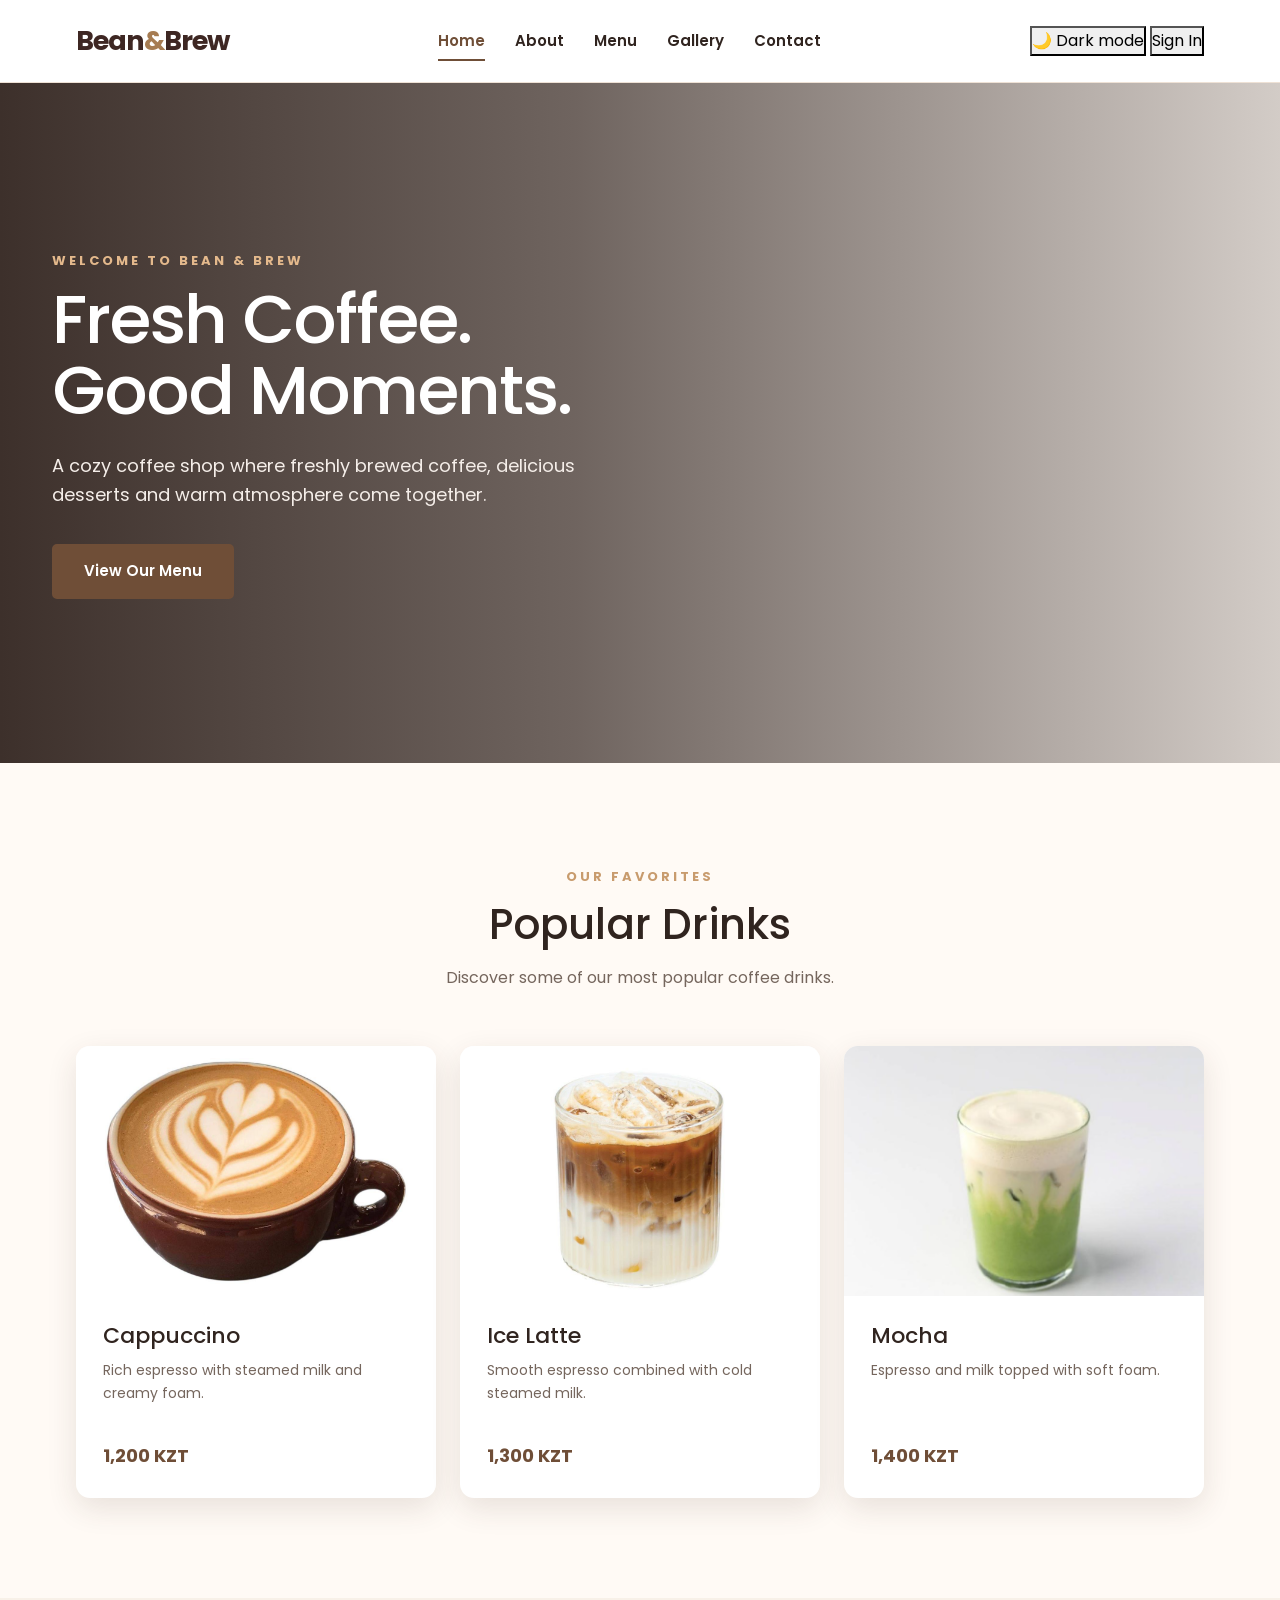
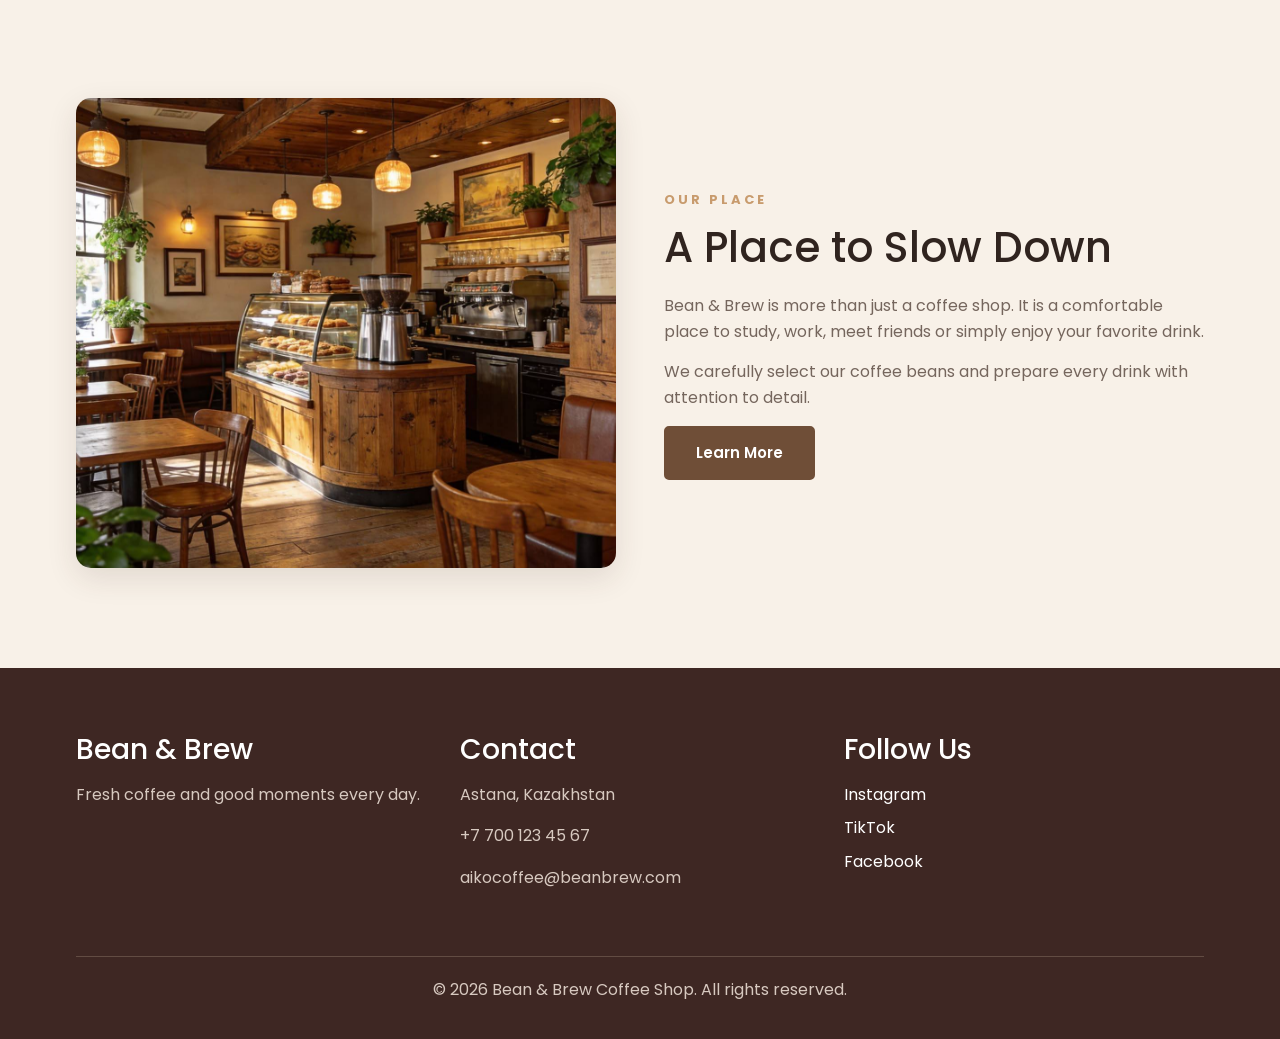
==== commit ad1369cd: "Refactor README and finalize footer layout" ====
--- a/index.html
+++ b/index.html
@@ -1,8 +1,10 @@
+
 <!DOCTYPE html>
 <html lang="en">
 <head>
     <meta charset="UTF-8">
     <meta name="viewport" content="width=device-width, initial-scale=1.0">
+    <meta name="description" content="Bean & Brew coffee shop website with coffee menu, desserts, gallery and contact information.">
 
     <title>Bean & Brew - Coffee Shop</title>
 
@@ -11,220 +13,219 @@
     <link href="https://fonts.googleapis.com/css2?family=Poppins:wght@400;500;600;700&display=swap" rel="stylesheet">
 
     <link href="vendor/bootstrap.min.css" rel="stylesheet">
-
     <link rel="stylesheet" href="style.css">
 </head>
-
 <body>
 
-<header class="site-header">
-    <div class="container header-container">
-
-        <a href="index.html" class="logo">
-            Bean<span>&</span>Brew
-        </a>
-
-        <nav class="main-nav">
-            <a href="index.html" class="active">Home</a>
-            <a href="about.html">About</a>
-            <a href="menu.html">Menu</a>
-            <a href="gallery.html">Gallery</a>
-            <a href="contact.html">Contact</a>
-        </nav>
-
-    </div>
-</header>
-
-
-<main>
-
-    <section class="hero-section">
-        <div class="container hero-content">
-
-            <div class="hero-text">
-                <span class="small-title">WELCOME TO BEAN & BREW</span>
-
-                <h1>Fresh Coffee.<br>Good Moments.</h1>
-
-                <p>
-                    A cozy coffee shop where freshly brewed coffee,
-                    delicious desserts and warm atmosphere come together.
-                </p>
-
-                <a href="menu.html" class="btn coffee-btn">
-                    View Our Menu
-                </a>
-            </div>
-
+    <header class="site-header">
+        <div class="container header-container">
+            <a href="index.html" class="logo">
+                Bean<span>&</span>Brew
+            </a>
+
+            <nav class="main-nav" aria-label="Main navigation">
+                <a href="index.html" class="active">Home</a>
+                <a href="about.html">About</a>
+                <a href="menu.html">Menu</a>
+                <a href="gallery.html">Gallery</a>
+                <a href="contact.html">Contact</a>
+            </nav>
+
+            <div class="site-actions">
+                <button type="button" class="utility-button" id="theme-toggle" aria-label="Switch color theme">🌙 Dark mode</button>
+                <button type="button" class="utility-button" id="auth-open">Sign In</button>
+                <span id="user-greeting" aria-live="polite" hidden></span>
+                <button type="button" class="utility-button" id="sign-out" hidden>Sign Out</button>
+            </div>
         </div>
-    </section>
-
-
-    <section class="section">
-        <div class="container">
-
-            <div class="section-heading text-center">
-                <span class="small-title">OUR FAVORITES</span>
-                <h2>Popular Drinks</h2>
-                <p>
-                    Discover some of our most popular coffee drinks.
-                </p>
-            </div>
-
-            <div class="row g-4">
-
-                <div class="col-12 col-md-6 col-lg-4">
-                    <div class="coffee-card">
+    </header>
+
+    <dialog id="auth-dialog" class="auth-dialog" aria-labelledby="auth-title">
+        <form id="auth-form" class="auth-form">
+            <button type="button" class="dialog-close" id="auth-close" aria-label="Close sign in">×</button>
+
+            <h2 id="auth-title">Sign in to Bean & Brew</h2>
+            <p>Enter your name and email to personalize this demo website.</p>
+
+            <label for="auth-name">Your name</label>
+            <input id="auth-name" name="name" type="text" autocomplete="name" required minlength="2">
+
+            <label for="auth-email">Email address</label>
+            <input id="auth-email" name="email" type="email" autocomplete="email" required>
+
+            <label for="auth-password">Password</label>
+            <input id="auth-password" name="password" type="password" autocomplete="current-password" minlength="8" required>
+
+            <p class="auth-note">Demo sign-in only. Your password is checked in the form and is never saved.</p>
+            <p id="auth-feedback" class="form-summary" role="status"></p>
+
+            <button type="submit" class="primary-button">Sign In</button>
+        </form>
+    </dialog>
+
+    <main>
+        <section class="hero-section">
+            <div class="container hero-content">
+                <div class="hero-text">
+                    <span class="small-title">WELCOME TO BEAN & BREW</span>
+
+                    <h1>Fresh Coffee.<br>Good Moments.</h1>
+
+                    <p>
+                        A cozy coffee shop where freshly brewed coffee,
+                        delicious desserts and warm atmosphere come together.
+                    </p>
+
+                    <a href="menu.html" class="btn coffee-btn">
+                        View Our Menu
+                    </a>
+                </div>
+            </div>
+        </section>
+
+        <section class="section">
+            <div class="container">
+                <div class="section-heading text-center">
+                    <span class="small-title">OUR FAVORITES</span>
+                    <h2>Popular Drinks</h2>
+                    <p>
+                        Discover some of our most popular coffee drinks.
+                    </p>
+                </div>
+
+                <div class="row g-4">
+                    <div class="col-12 col-md-6 col-lg-4">
+                        <div class="coffee-card">
+                            <img
+                                src="images/cappuccino.jpg"
+                                alt="Cappuccino"
+                                loading="lazy"
+                            >
+
+                            <div class="card-content">
+                                <h3>Cappuccino</h3>
+                                <p>
+                                    Rich espresso with steamed milk
+                                    and creamy foam.
+                                </p>
+                                <span class="price">1,200 KZT</span>
+                            </div>
+                        </div>
+                    </div>
+
+                    <div class="col-12 col-md-6 col-lg-4">
+                        <div class="coffee-card">
+                            <img
+                                src="images/ice-latte.jpg"
+                                alt="Ice Latte"
+                                loading="lazy"
+                            >
+
+                            <div class="card-content">
+                                <h3>Ice Latte</h3>
+                                <p>
+                                    Smooth espresso combined with
+                                    cold steamed milk.
+                                </p>
+                                <span class="price">1,300 KZT</span>
+                            </div>
+                        </div>
+                    </div>
+
+                    <div class="col-12 col-md-6 col-lg-4">
+                        <div class="coffee-card">
+                            <img
+                                src="images/mocha.jpg"
+                                alt="Mocha"
+                                loading="lazy"
+                            >
+
+                            <div class="card-content">
+                                <h3>Mocha</h3>
+                                <p>
+                                    Espresso and milk
+                                    topped with soft foam.
+                                </p>
+                                <span class="price">1,400 KZT</span>
+                            </div>
+                        </div>
+                    </div>
+                </div>
+            </div>
+        </section>
+
+        <section class="welcome-section">
+            <div class="container">
+                <div class="row align-items-center g-5">
+                    <div class="col-12 col-md-6">
                         <img
-                            src="images/cappuccino.jpg"
-                            alt="Cappuccino"
+                            src="images/interior.jpg"
+                            alt="Coffee shop interior"
+                            class="large-image"
                             loading="lazy"
                         >
-
-                        <div class="card-content">
-                            <h3>Cappuccino</h3>
-
-                            <p>
-                                Rich espresso with steamed milk
-                                and creamy foam.
-                            </p>
-
-                            <span class="price">1,200 KZT</span>
-                        </div>
-                    </div>
-                </div>
-
-
-                <div class="col-12 col-md-6 col-lg-4">
-                    <div class="coffee-card">
-                        <img
-                            src="images/ice-latte.jpg"
-                            alt="Ice Latte"
-                            loading="lazy"
-                        >
-
-                        <div class="card-content">
-                            <h3>Ice Latte</h3>
-
-                            <p>
-                                Smooth espresso combined with
-                                cold steamed milk.
-                            </p>
-
-                            <span class="price">1,300 KZT</span>
-                        </div>
-                    </div>
-                </div>
-
-
-                <div class="col-12 col-md-6 col-lg-4">
-                    <div class="coffee-card">
-                        <img
-                            src="images/mocha.jpg"
-                            alt="Mocha"
-                            loading="lazy"
-                        >
-
-                        <div class="card-content">
-                            <h3>Mocha</h3>
-
-                            <p>
-                                Espresso and milk
-                                topped with soft foam.
-                            </p>
-
-                            <span class="price">1,400 KZT</span>
-                        </div>
-                    </div>
-                </div>
-
-            </div>
-
+                    </div>
+
+                    <div class="col-12 col-md-6">
+                        <span class="small-title">OUR PLACE</span>
+
+                        <h2>A Place to Slow Down</h2>
+
+                        <p>
+                            Bean & Brew is more than just a coffee shop.
+                            It is a comfortable place to study, work,
+                            meet friends or simply enjoy your favorite drink.
+                        </p>
+
+                        <p>
+                            We carefully select our coffee beans and
+                            prepare every drink with attention to detail.
+                        </p>
+
+                        <a href="about.html" class="btn coffee-btn">
+                            Learn More
+                        </a>
+                    </div>
+                </div>
+            </div>
+        </section>
+    </main>
+
+    <footer class="site-footer">
+        <div class="container">
+            <div class="row g-4">
+                <div class="col-12 col-md-4">
+                    <h3>Bean & Brew</h3>
+                    <p>
+                        Fresh coffee and good moments every day.
+                    </p>
+                </div>
+
+                <div class="col-12 col-md-4">
+                    <h3>Contact</h3>
+                    <p>Astana, Kazakhstan</p>
+                    <p>+7 700 123 45 67</p>
+                    <p>aikocoffee@beanbrew.com</p>
+                </div>
+
+                <div class="col-12 col-md-4">
+                    <h3>Follow Us</h3>
+                    <div class="social-links">
+                        <span>Instagram</span>
+                        <span>TikTok</span>
+                        <span>Facebook</span>
+                    </div>
+                </div>
+            </div>
+
+            <div class="footer-bottom">
+                <p>&copy; 2026 Bean & Brew Coffee Shop. All rights reserved.</p>
+                <p class="ai-disclosure"></p>
+            </div>
         </div>
-    </section>
-
-
-    <section class="welcome-section">
-        <div class="container">
-
-            <div class="row align-items-center g-5">
-
-                <div class="col-12 col-md-6">
-                    <img
-                        src="images/interior.jpg"
-                        alt="Coffee shop interior"
-                        class="large-image"
-                        loading="lazy"
-                    >
-                </div>
-
-                <div class="col-12 col-md-6">
-
-                    <span class="small-title">OUR PLACE</span>
-
-                    <h2>A Place to Slow Down</h2>
-
-                    <p>
-                        Bean & Brew is more than just a coffee shop.
-                        It is a comfortable place to study, work,
-                        meet friends or simply enjoy your favorite drink.
-                    </p>
-
-                    <p>
-                        We carefully select our coffee beans and
-                        prepare every drink with attention to detail.
-                    </p>
-
-                    <a href="about.html" class="btn coffee-btn">
-                        Learn More
-                    </a>
-
-                </div>
-
-            </div>
-
-        </div>
-    </section>
-
-</main>
-
-
-<footer class="site-footer">
-    <div class="container">
-
-        <div class="row g-4">
-
-            <div class="col-12 col-md-4">
-                <h3>Bean & Brew</h3>
-                <p>
-                    Fresh coffee and good moments every day.
-                </p>
-            </div>
-
-            <div class="col-12 col-md-4">
-                <h3>Contact</h3>
-                <p>Astana, Kazakhstan</p>
-                <p>+7 700 123 45 67</p>
-                <p>aikocoffee@beanbrew.com</p>
-            </div>
-
-            <div class="col-12 col-md-4">
-                <h3>Follow Us</h3>
-                <div class="social-links">
-                    <span>Instagram</span>
-                    <span>TikTok</span>
-                    <span>Facebook</span>
-                </div>
-            </div>
-
-        </div>
-
-        <div class="footer-bottom">
-            <p>&copy; 2026 Bean & Brew Coffee Shop. All rights reserved.</p>
-        </div>
-
-    </div>
-</footer>
-
+    </footer>
+
+    <script src="vendor/jquery-3.7.1.min.js"></script>
+    <script src="js/script.js"></script>
 </body>
-</html>+</html>
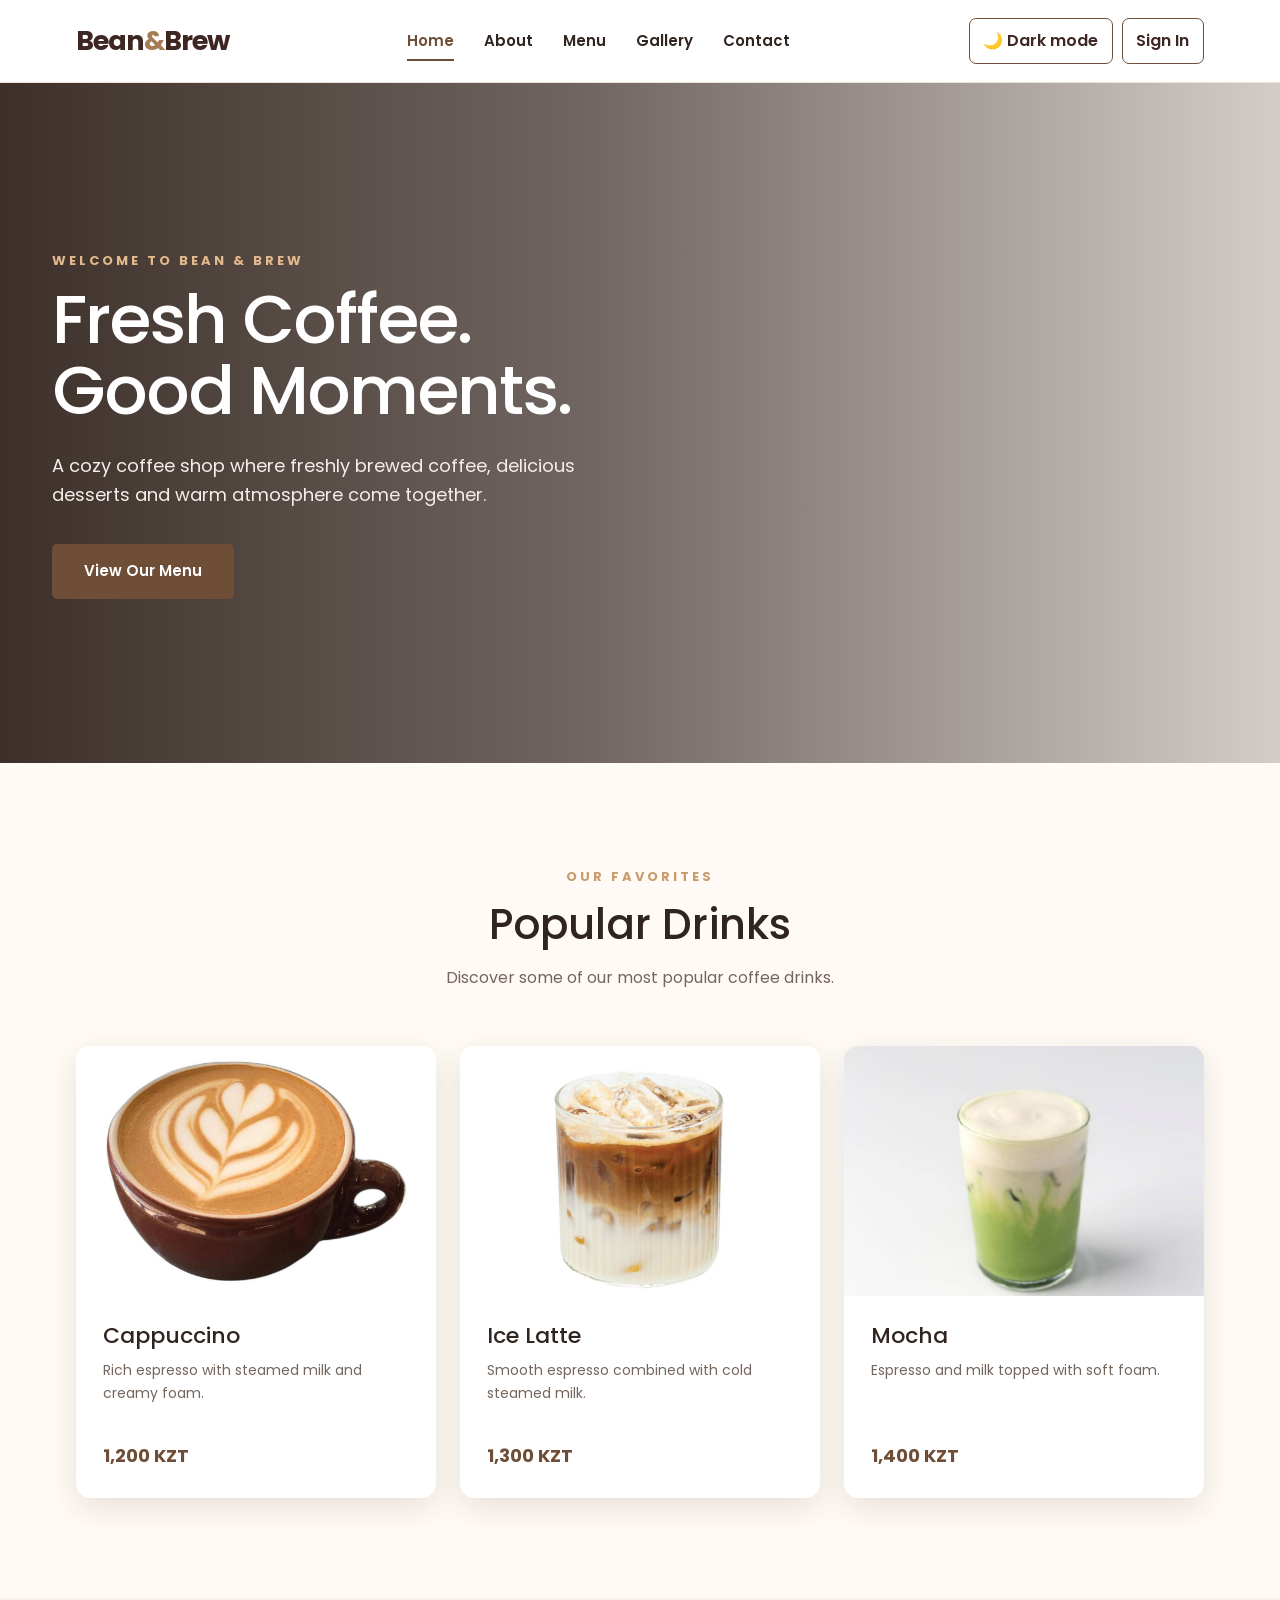
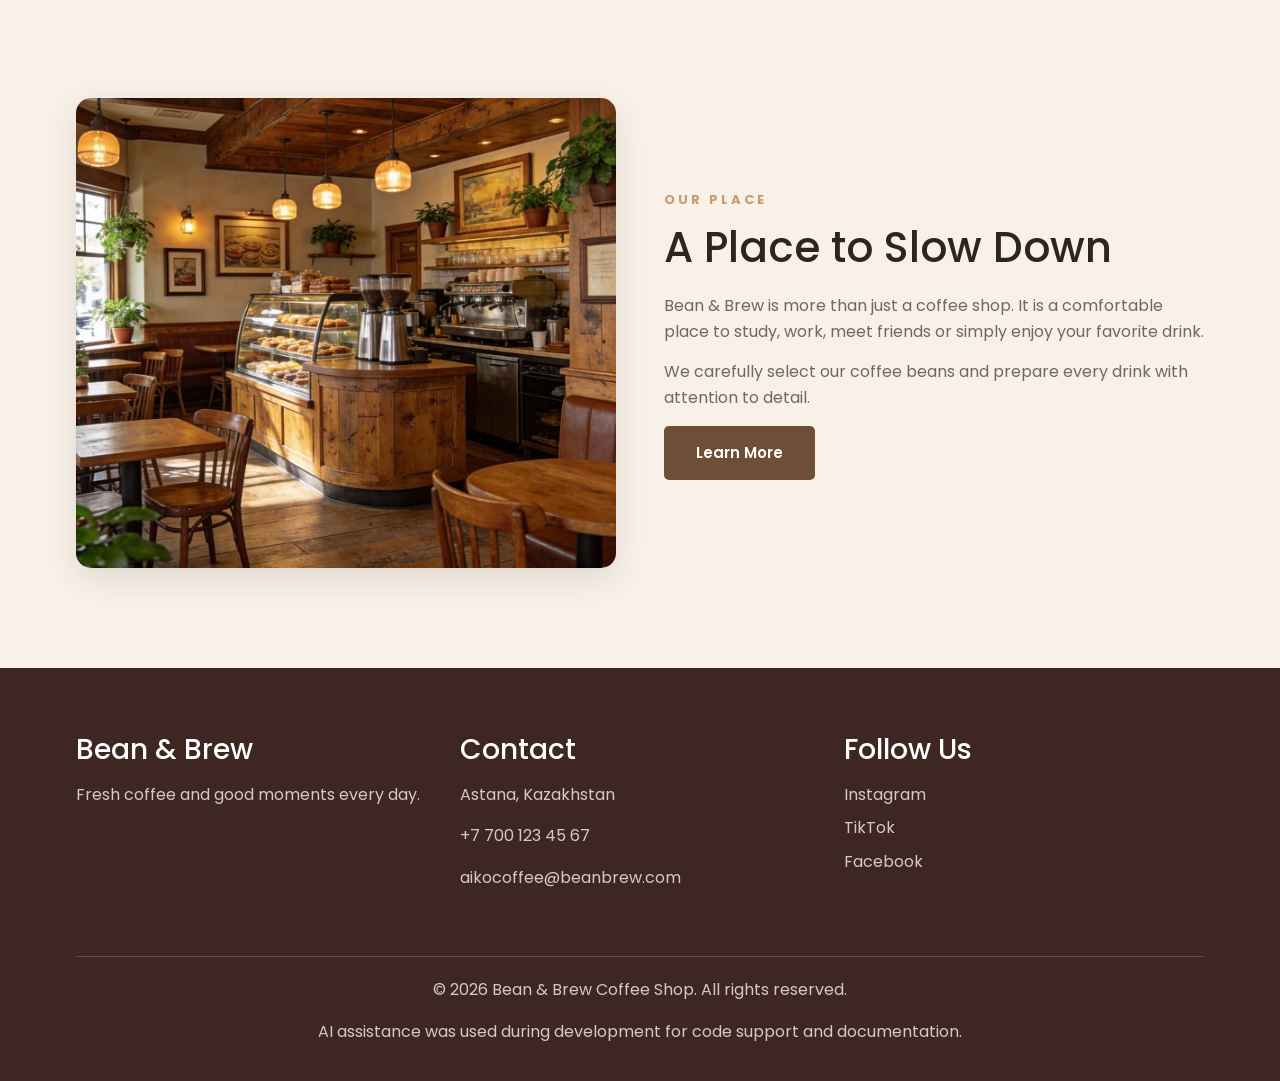
==== commit b0fe9cb9: "Update Bean & Brew final project" ====
--- a/index.html
+++ b/index.html
@@ -220,7 +220,7 @@
 
             <div class="footer-bottom">
                 <p>&copy; 2026 Bean & Brew Coffee Shop. All rights reserved.</p>
-                <p class="ai-disclosure"></p>
+                <p class="ai-disclosure">AI assistance was used during development for code support and documentation.</p>
             </div>
         </div>
     </footer>
--- a/style.css
+++ b/style.css
@@ -9,6 +9,11 @@
     --text-light: #75665d;
     --gold: #c89b6d;
 
+    --footer-bg: #3e2723;
+    --footer-heading: #ffffff;
+    --footer-text: #d7c9c0;
+    --footer-border: #624c43;
+
     --shadow: 0 10px 30px rgba(62, 39, 35, 0.12);
     --shadow-hover: 0 18px 40px rgba(62, 39, 35, 0.20);
 }
@@ -629,7 +634,7 @@
 }
 
 
-/* focus requirement */
+
 
 .contact-form input:focus,
 .contact-form textarea:focus {
@@ -639,34 +644,32 @@
         0 0 0 4px rgba(166, 124, 82, 0.15);
 }
 
+
+
 .site-footer {
     padding: 65px 0 20px;
-
-    background-color: var(--coffee-dark);
-
-    color: white;
+    background-color: var(--footer-bg);
+    color: var(--footer-heading);
 }
 
 .site-footer h3 {
-    color: white;
-
+    color: var(--footer-heading);
     margin-bottom: 15px;
 }
 
-.site-footer p {
-    color: #d7c9c0;
+.site-footer p,
+.site-footer .social-links a,
+.site-footer .social-links span {
+    color: var(--footer-text);
 }
 
 .social-links {
     display: flex;
     flex-direction: column;
-
     gap: 8px;
 }
 
 .social-links a {
-    color: #d7c9c0;
-
     transition: 0.3s;
 }
 
@@ -677,11 +680,11 @@
 .footer-bottom {
     margin-top: 50px;
     padding-top: 20px;
-
-    border-top: 1px solid #624c43;
-
+    border-top: 1px solid var(--footer-border);
     text-align: center;
 }
+
+
 
 @media (max-width: 992px) {
 
@@ -801,4 +804,343 @@
         padding: 28px;
     }
 
+}
+
+.site-actions{
+    display:flex;
+    align-items:center;
+    gap:.55rem;
+    flex-wrap:wrap
+}
+.utility-button,.primary-button{
+    border:1px solid var(--coffee);
+    border-radius:7px;
+    padding:.55rem .85rem;
+    background:var(--white);
+    color:var(--coffee-dark);
+    font-weight:600;
+    cursor:pointer
+}
+.primary-button{
+    background:var(--coffee);
+    color:#fff
+}
+.utility-button:hover,.primary-button:hover{
+    filter:brightness(.94)
+}
+#user-greeting{
+    font-weight:600;
+    color:var(--coffee)
+}
+[hidden]{
+    display:none!important
+}
+.auth-dialog{
+    width:min(28rem,92vw);
+    border:0;
+    border-radius:16px;
+    padding:0;
+    margin:auto;
+    background:var(--white);
+    color:var(--text);
+    box-shadow:var(--shadow)
+}
+.auth-dialog::backdrop{
+    background:rgba(20,14,10,.65)
+}
+.auth-form{
+    position:relative;
+    display:grid;
+    gap:.7rem;
+    padding:2rem
+}
+.auth-form h2{
+    padding-right:1.5rem
+}
+.auth-form input,.api-search input{
+    width:100%;
+    padding:.8rem 1rem;
+    border:1px solid #bcab9d;
+    border-radius:7px;
+    background:var(--white);
+    color:var(--text)
+}
+.dialog-close{
+    position:absolute;
+    right:1rem;
+    top:.7rem;
+    border:0;
+    background:none;
+    font-size:1.8rem;
+    color:var(--text);
+    cursor:pointer
+}
+.faq-list{
+    max-width:850px;
+    margin:2rem auto 0
+}
+.faq-item{
+    border-bottom:1px solid var(--cream-dark);
+    background:var(--white)
+}
+.faq-question {
+    width: 100%;
+    display: flex;
+    justify-content: space-between;
+    align-items: center;
+    gap: 1rem;
+    padding: 1.2rem 1.4rem;
+    border: 0;
+    background: transparent;
+    color: var(--text);
+    font-weight: 600;
+    text-align: left;
+    cursor: pointer
+}
+
+.faq-indicator {
+    font-size: 1.5rem;
+    color: var(--coffee);
+    flex: none
+}
+
+.faq-answer {
+    display: none;
+    padding: 0 1.4rem 1.2rem;
+    color: var(--text-light)
+}
+
+.faq-answer p {
+    margin: 0
+}
+
+.api-search {
+    max-width: 650px;
+    margin: 1.5rem auto
+}
+
+.api-search-row {
+    display: flex;
+    gap: .7rem;
+    margin-top: .5rem
+}
+
+.api-search-row input {
+    flex: 1;
+    min-width: 0
+}
+
+#api-status {
+    text-align: center;
+    margin-top: .8rem;
+    color: var(--text-light)
+}
+
+.api-results {
+    display: grid;
+    grid-template-columns: repeat(auto-fit, minmax(220px, 1fr));
+    gap: 1.2rem;
+    margin-top: 1.5rem
+}
+
+.api-product {
+    padding: 1rem;
+    border-radius: 12px;
+    background: var(--white);
+    box-shadow: var(--shadow);
+    display: flex;
+    flex-direction: column;
+    gap: .5rem
+}
+
+.api-product img {
+    width: 100%;
+    height: 150px;
+    object-fit: contain;
+    background: #f7f3ef;
+    border-radius: 8px
+}
+
+.api-product h3 {
+    font-size: 1rem;
+    margin: .2rem 0
+}
+
+.api-product p {
+    font-size: .9rem;
+    color: var(--text-light);
+    margin: 0
+}
+
+body.dark-theme {
+    --footer-bg: #211d1a;
+    --footer-heading: #f2e9e2;
+    --footer-text: #c4b5aa;
+    --footer-border: #45382f;
+
+    --white: #211d1a;
+    --cream: #2c2520;
+    --cream-dark: #45382f;
+    --text: #f2e9e2;
+    --text-light: #c4b5aa;
+    --coffee: #c49a75;
+    --coffee-dark: #f0d5bd;
+    --coffee-light: #d8ad86;
+    --gold: #d7a878;
+    --shadow: 0 10px 30px rgba(0, 0, 0, .28);
+    background: #171412;
+    color: var(--text)
+
+    
+}
+
+body.dark-theme .site-header {
+    background: rgba(30, 26, 23, .97);
+    border-color: #45382f
+}
+
+body.dark-theme .site-header .logo,
+body.dark-theme .main-nav a {
+    color: var(--text)
+}
+
+body.dark-theme .page-banner,
+body.dark-theme .welcome-section,
+body.dark-theme .features-section,
+body.dark-theme .menu-cards-section,
+body.dark-theme .section {
+    background-color: #171412;
+    color: var(--text)
+}
+
+body.dark-theme .feature-box,
+body.dark-theme .coffee-card,
+body.dark-theme .contact-info,
+body.dark-theme .contact-form,
+body.dark-theme .faq-item,
+body.dark-theme .api-product {
+    background: #211d1a;
+    color: var(--text)
+}
+
+body.dark-theme .coffee-table {
+    color: var(--text)
+}
+
+body.dark-theme .utility-button {
+    background: #2c2520;
+    color: var(--text);
+    border-color: #80634d
+}
+
+body.dark-theme .auth-dialog {
+    background: #211d1a;
+    color: var(--text)
+}
+
+body.dark-theme .auth-form input,
+body.dark-theme .api-search input {
+    background: #171412;
+    color: var(--text);
+    border-color: #665344
+}
+
+body.dark-theme .faq-answer {
+    color: var(--text-light)
+}
+
+body.dark-theme .api-product img {
+    background: #302923
+}
+
+@media (max-width: 900px) {
+    .header-container {
+        flex-wrap: wrap;
+        padding: 1rem 0;
+        gap: 1rem
+    }
+
+    .site-actions {
+        justify-content: center;
+        width: 100%
+    }
+}
+
+@media (max-width: 520px) {
+    .api-search-row {
+        flex-direction: column
+    }
+
+    .utility-button,
+    .primary-button {
+        font-size: .88rem
+    }
+
+    .auth-form {
+        padding: 1.4rem
+    }
+}
+
+.auth-form input,
+.api-search input {
+    width: 100%;
+    padding: .8rem 1rem;
+    border: 1px solid #bcab9d;
+    border-radius: 7px;
+    background: var(--white);
+    color: var(--text)
+}
+
+.dialog-close {
+    position: absolute;
+    right: 1rem;
+    top: .7rem;
+    border: 0;
+    background: none;
+    font-size: 1.8rem;
+    color: var(--text);
+    cursor: pointer
+}
+
+.faq-list {
+    max-width: 850px;
+    margin: 2rem auto 0
+}
+
+.faq-item {
+    border-bottom: 1px solid var(--cream-dark);
+    background: var(--white)
+}
+body.dark-theme .coffee-table th {
+    background-color: #45382f;
+    color: #f2e9e2;
+}
+
+body.dark-theme .coffee-table tbody tr,
+body.dark-theme .coffee-table tbody tr td {
+    background-color: #211d1a;
+    color: #d6c5b8;
+    border-bottom: 1px solid #45382f;
+}
+
+body.dark-theme .coffee-table td:first-child {
+    color: #f2e9e2;
+}
+
+body.dark-theme .coffee-table tbody tr:nth-child(even),
+body.dark-theme .coffee-table tbody tr:nth-child(even) td {
+    background-color: #2c2520;
+}
+
+body.dark-theme .coffee-table tbody tr:hover,
+body.dark-theme .coffee-table tbody tr:hover td {
+    background-color: #45382f;
+}
+
+
+body.dark-theme .contact-form input,
+body.dark-theme .contact-form textarea {
+    background-color: #171412;
+    color: #f2e9e2;
+    border-color: #665344;
 }
